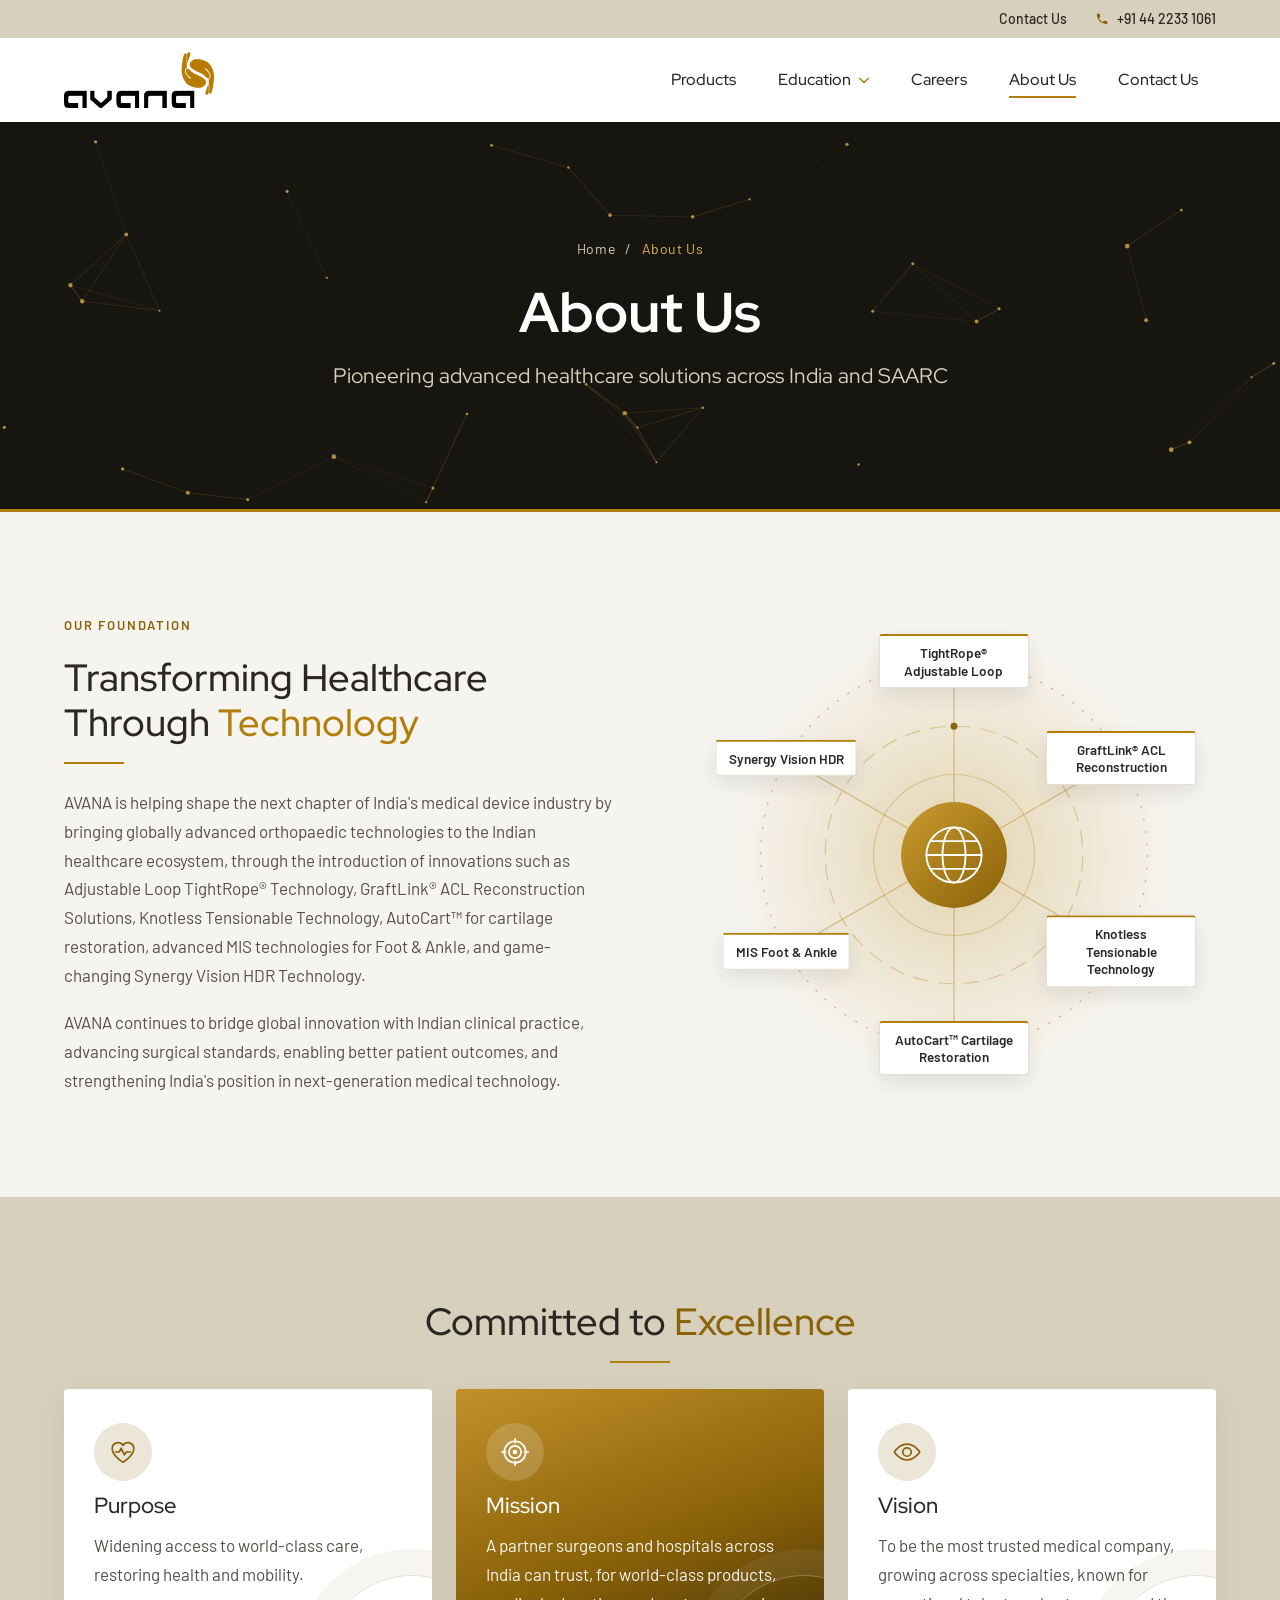
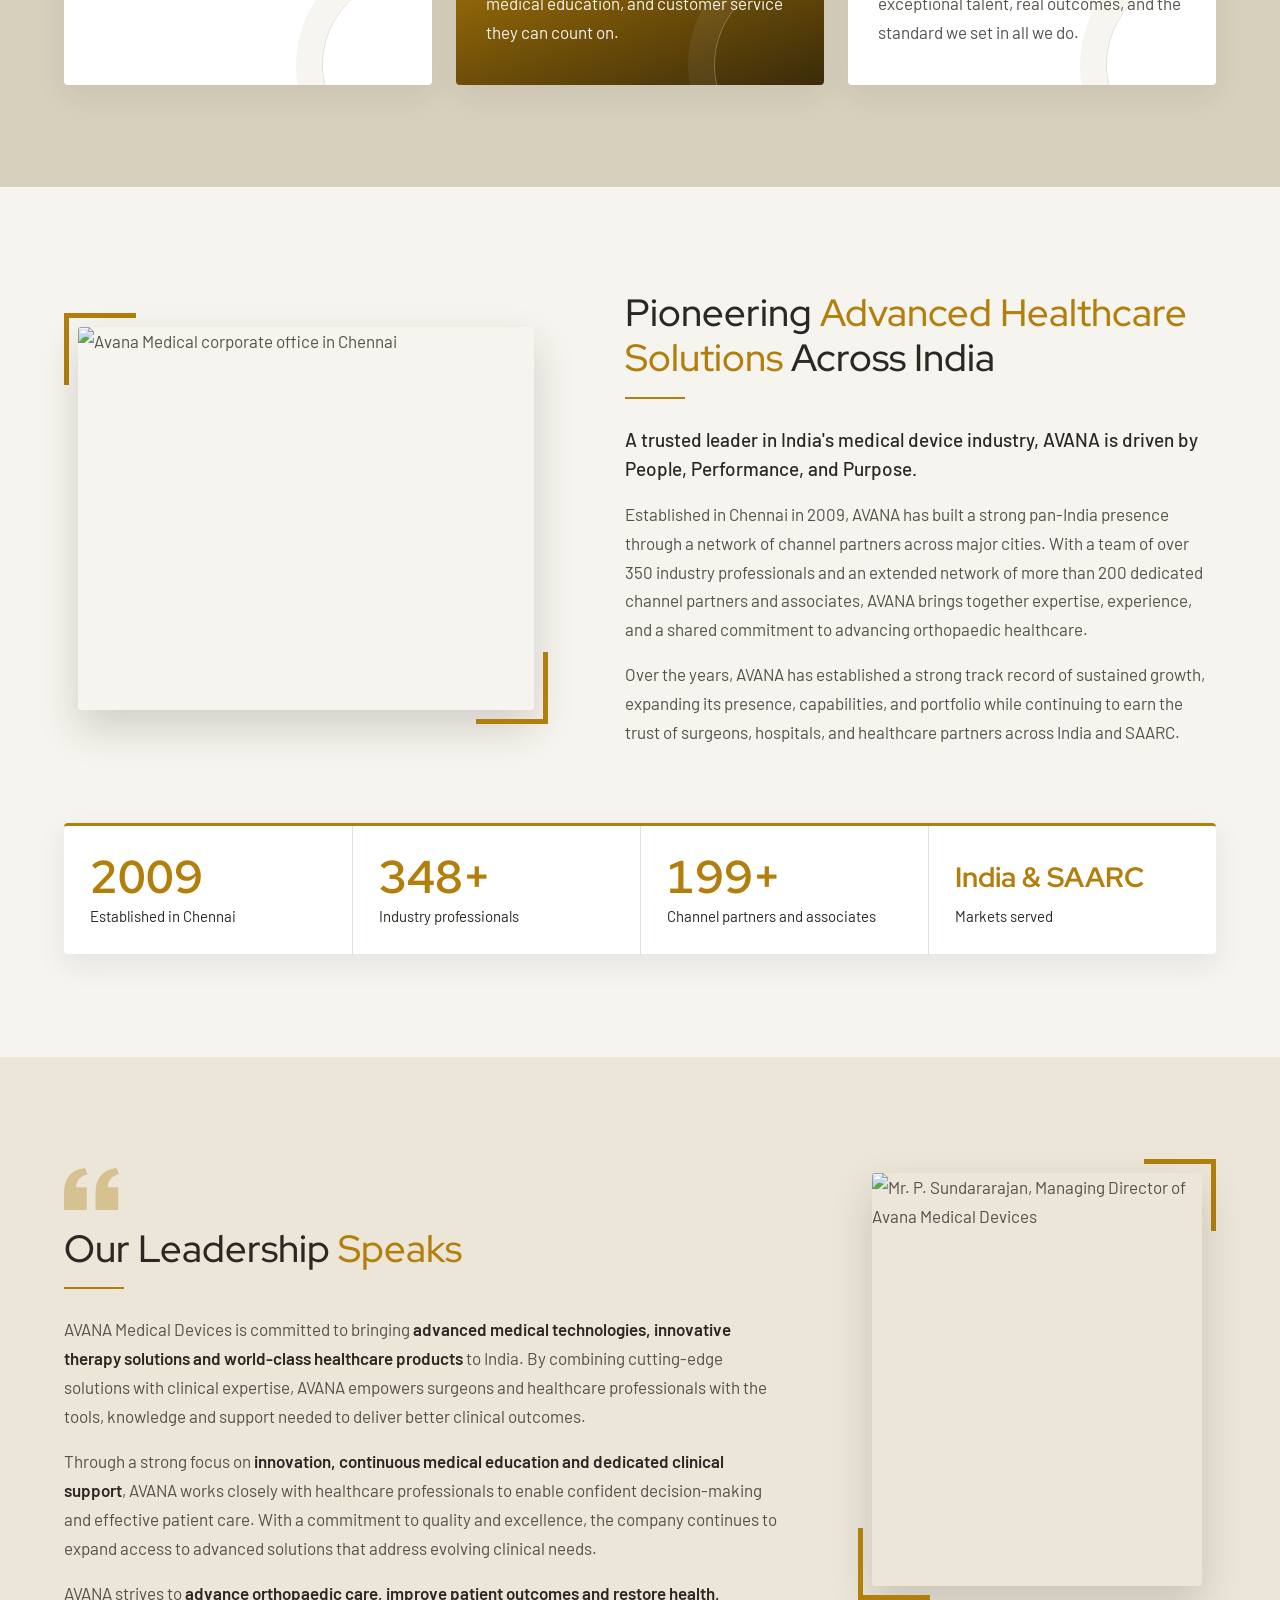
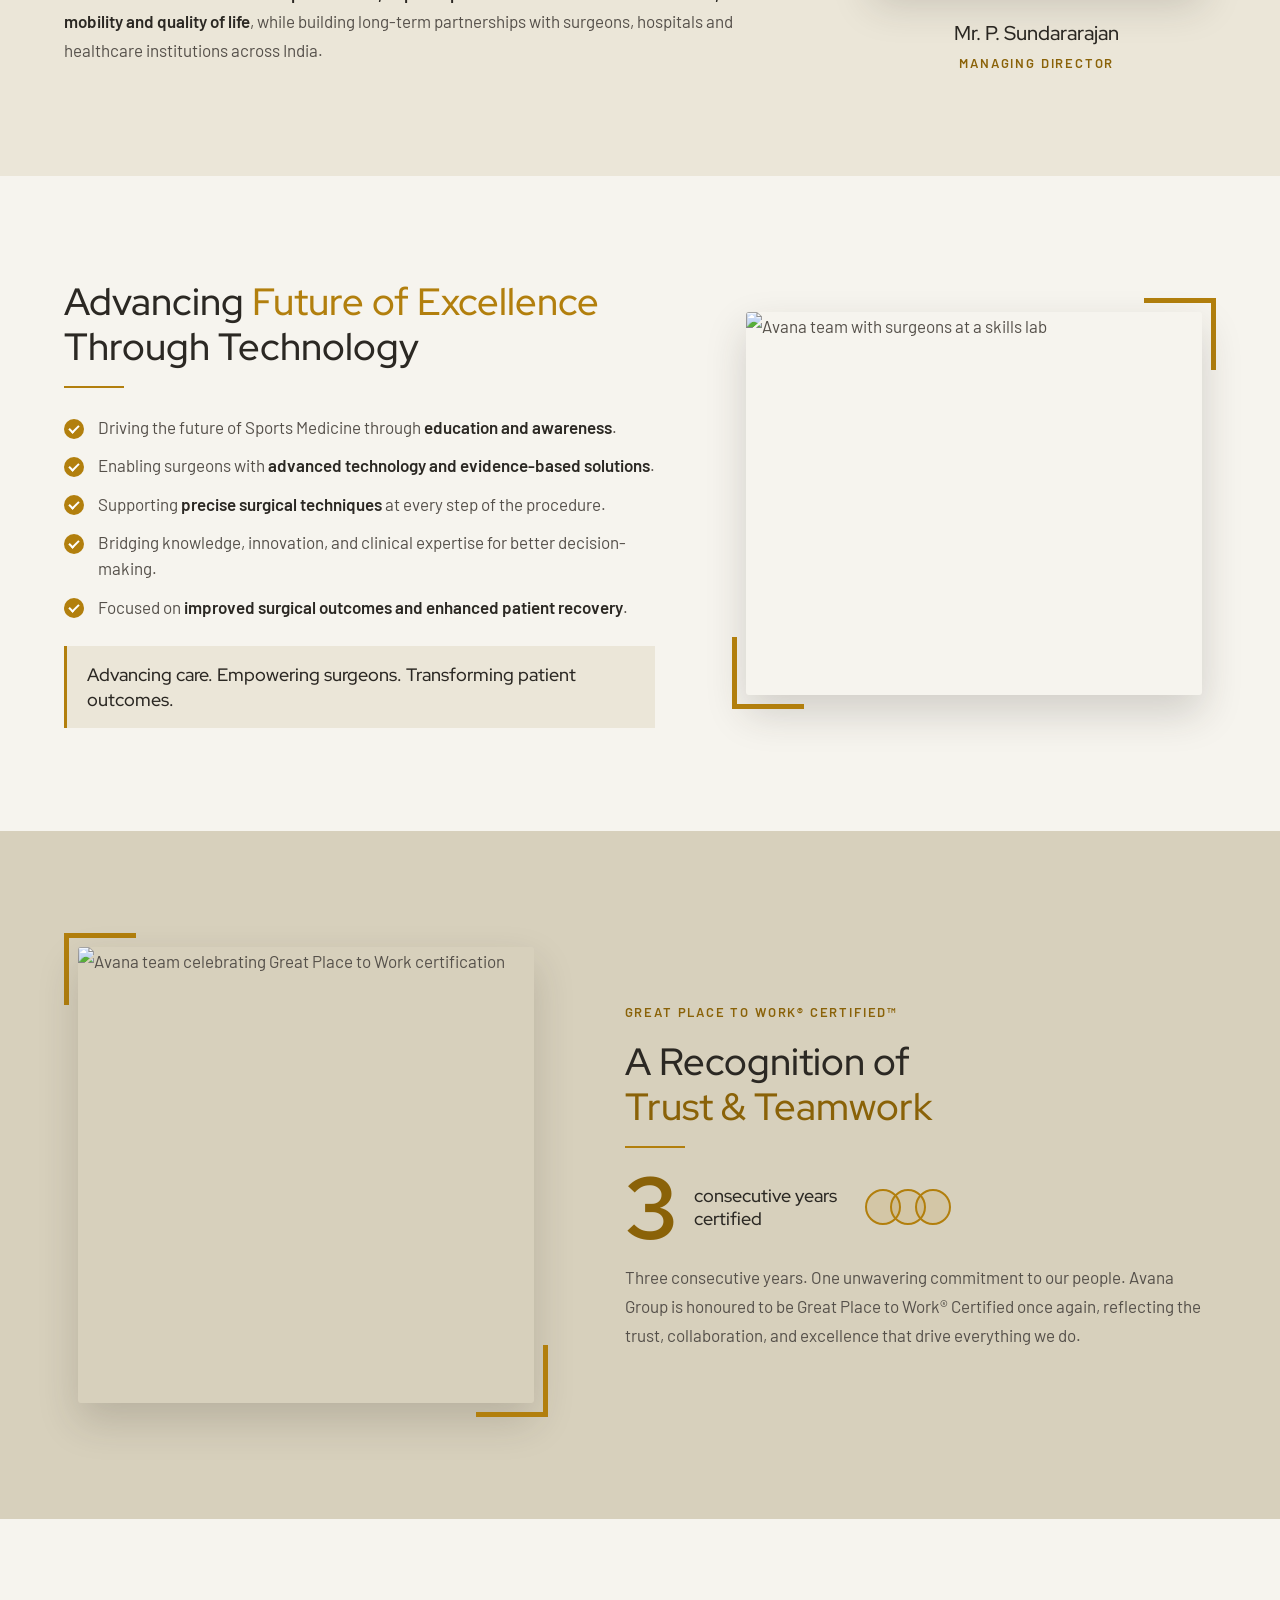
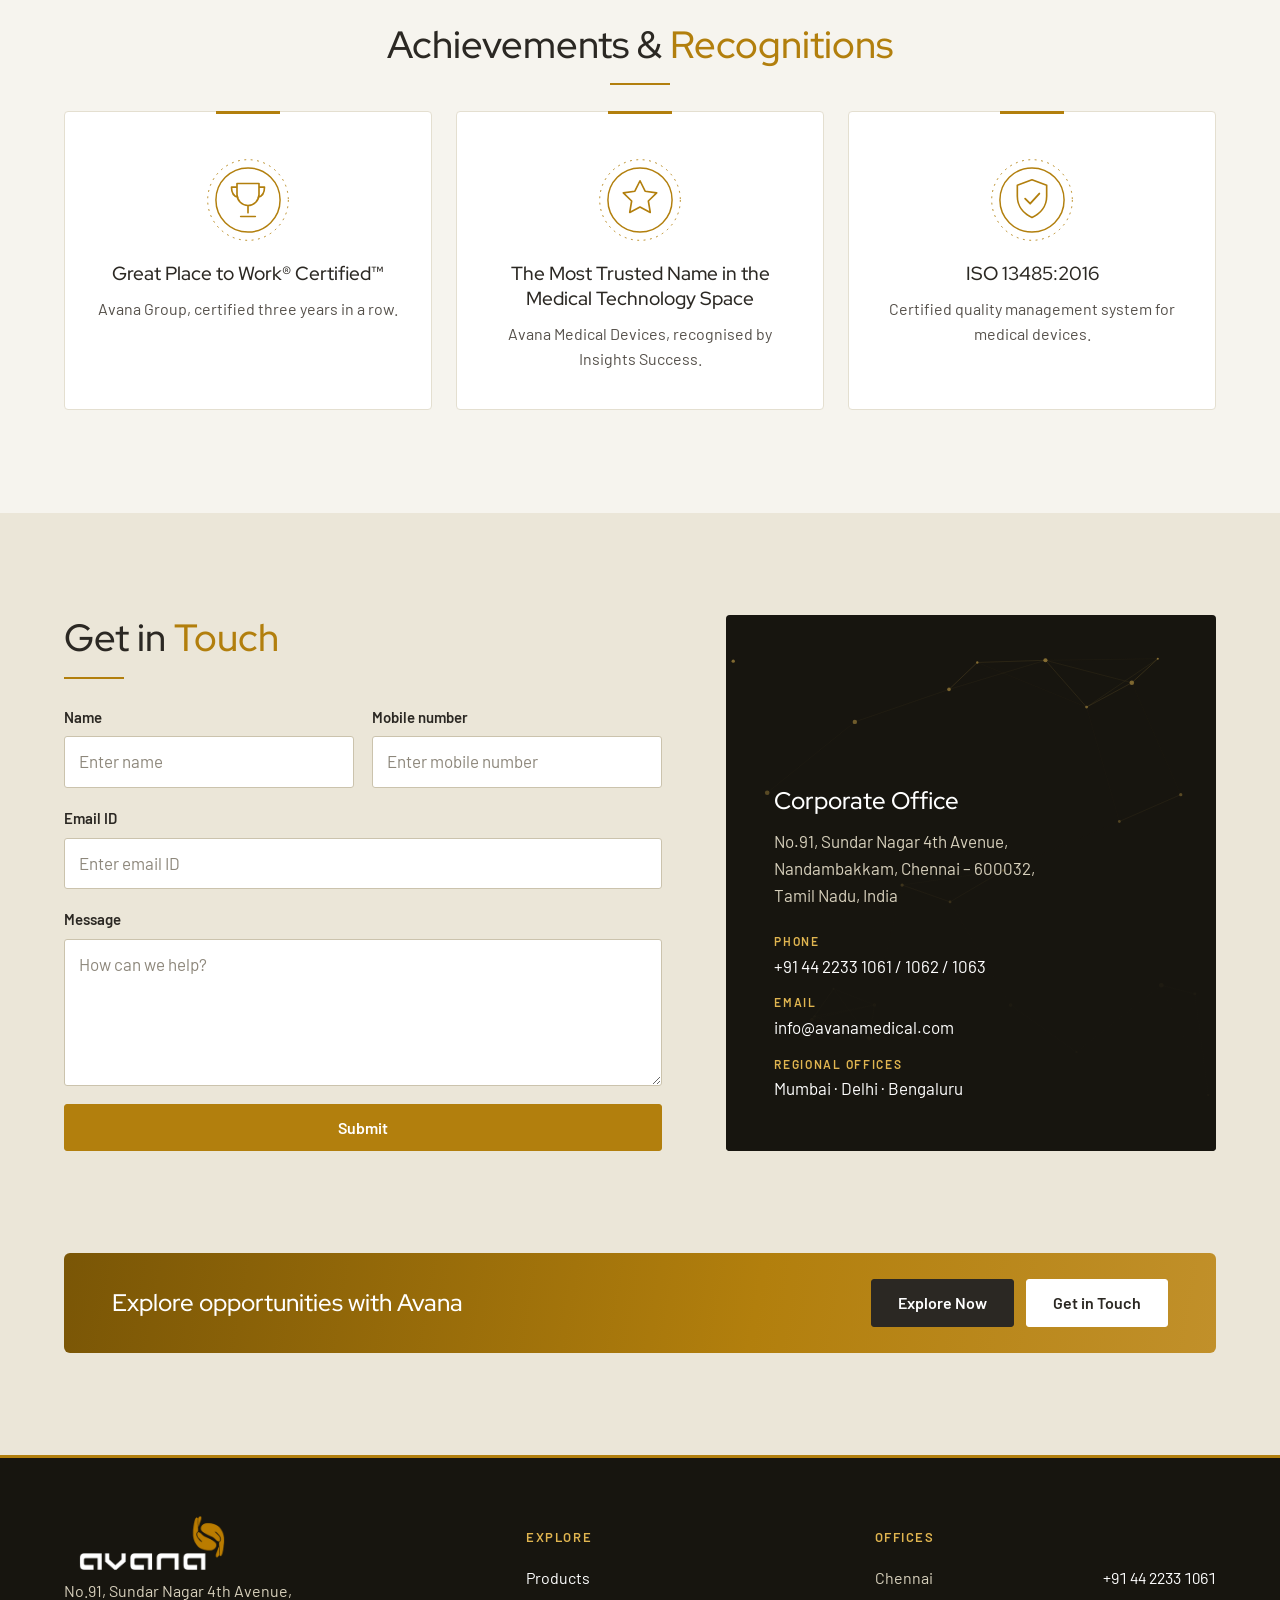
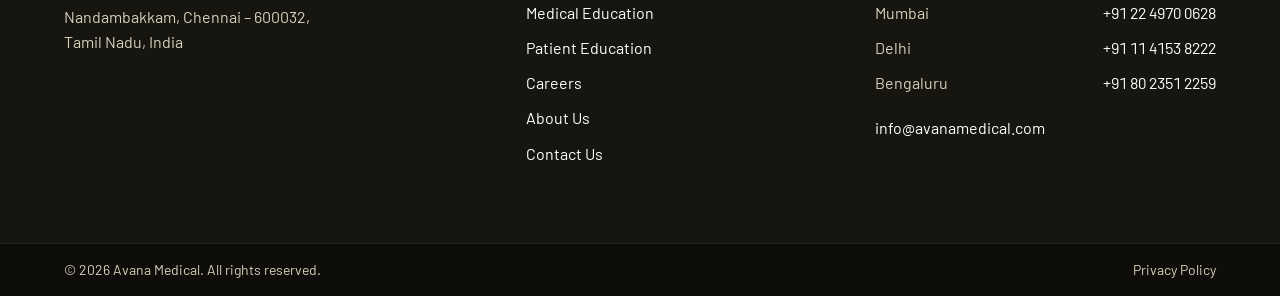
==== about.html @ e6ac974f "Add Avana Medical homepage and About Us page Static site inspired by tribemedical.com in the Avana g" ====
<!DOCTYPE html>
<html lang="en">
<head>
  <meta charset="utf-8">
  <meta name="viewport" content="width=device-width, initial-scale=1">
  <title>About Us | Avana Medical</title>
  <meta name="description" content="Avana Medical Devices brings globally advanced orthopaedic technologies to India and SAARC. Established in Chennai in 2009, with 350+ industry professionals and 200+ channel partners and associates.">
  <meta name="theme-color" content="#b27f0d">

  <link rel="preconnect" href="https://fonts.googleapis.com">
  <link rel="preconnect" href="https://fonts.gstatic.com" crossorigin>
  <link href="https://fonts.googleapis.com/css2?family=Barlow:wght@400;500;600&family=Red+Hat+Display:wght@400;500;700&display=swap" rel="stylesheet">
  <link rel="stylesheet" href="assets/css/style.css">
</head>
<body>
  <a class="skip-link" href="#main">Skip to content</a>

  <!-- Utility bar -->
  <div class="topbar">
    <div class="container topbar__inner">
      <a href="contact.html">Contact Us</a>
      <a class="topbar__phone" href="tel:+914422331061">
        <svg viewBox="0 0 24 24" width="14" height="14" aria-hidden="true"><path fill="currentColor" d="M6.6 10.8a15.1 15.1 0 0 0 6.6 6.6l2.2-2.2a1 1 0 0 1 1-.25 11.4 11.4 0 0 0 3.6.57 1 1 0 0 1 1 1V20a1 1 0 0 1-1 1A17 17 0 0 1 3 4a1 1 0 0 1 1-1h3.5a1 1 0 0 1 1 1c0 1.25.2 2.45.57 3.6a1 1 0 0 1-.25 1z"/></svg>
        +91 44 2233 1061
      </a>
    </div>
  </div>

  <!-- Header -->
  <header class="header" id="header">
    <div class="container header__inner">
      <a class="logo" href="index.html" aria-label="Avana Medical home">
        <img src="images/avana%20transaparent%20background-black.png" alt="Avana" width="2136" height="792">
      </a>

      <button class="nav-toggle" id="navToggle" aria-controls="nav" aria-expanded="false" aria-label="Open menu">
        <span></span><span></span><span></span>
      </button>

      <nav class="nav" id="nav" aria-label="Main">
        <ul class="nav__list">
          <li><a class="nav__link" href="products.html">Products</a></li>
          <li class="has-sub">
            <button class="nav__link nav__link--btn" type="button" aria-expanded="false" aria-controls="subEducation">
              Education
              <svg viewBox="0 0 12 8" width="10" height="7" aria-hidden="true"><path d="M1 1.5 6 6.5l5-5" fill="none" stroke="currentColor" stroke-width="1.8" stroke-linecap="round" stroke-linejoin="round"/></svg>
            </button>
            <ul class="sub" id="subEducation">
              <li><a href="medical-education.html">Medical Education</a></li>
              <li><a href="patient-education.html">Patient Education</a></li>
            </ul>
          </li>
          <li><a class="nav__link" href="careers.html">Careers</a></li>
          <li><a class="nav__link" href="about.html" aria-current="page">About Us</a></li>
          <li><a class="nav__link" href="contact.html">Contact Us</a></li>
        </ul>
      </nav>
    </div>
  </header>

  <main id="main">

    <!-- Page hero -->
    <section class="page-hero">
      <canvas class="network" data-network aria-hidden="true"></canvas>
      <div class="container page-hero__inner">
        <nav class="crumbs" aria-label="Breadcrumb">
          <a href="index.html">Home</a><span aria-hidden="true">/</span><span aria-current="page">About Us</span>
        </nav>
        <h1>About Us</h1>
        <p>Pioneering advanced healthcare solutions across India and SAARC</p>
      </div>
    </section>

    <!-- Foundation -->
    <section class="section">
      <div class="container foundation">
        <div class="foundation__text" data-reveal>
          <p class="eyebrow">Our Foundation</p>
          <h2 class="heading">Transforming Healthcare Through <span class="gold">Technology</span></h2>
          <p>AVANA is helping shape the next chapter of India's medical device industry by bringing globally advanced orthopaedic technologies to the Indian healthcare ecosystem, through the introduction of innovations such as Adjustable Loop TightRope® Technology, GraftLink® ACL Reconstruction Solutions, Knotless Tensionable Technology, AutoCart™ for cartilage restoration, advanced MIS technologies for Foot &amp; Ankle, and game-changing Synergy Vision HDR Technology.</p>
          <p>AVANA continues to bridge global innovation with Indian clinical practice, advancing surgical standards, enabling better patient outcomes, and strengthening India's position in next-generation medical technology.</p>
        </div>

        <!-- Technology orbit: six introductions around a global-innovation hub -->
        <div class="orbit" data-reveal>
          <svg class="orbit__art" viewBox="0 0 400 400" aria-hidden="true">
            <defs>
              <radialGradient id="hubGlow" cx="50%" cy="50%" r="50%">
                <stop offset="0" stop-color="#b27f0d" stop-opacity=".28"/>
                <stop offset="1" stop-color="#b27f0d" stop-opacity="0"/>
              </radialGradient>
              <linearGradient id="hubFill" x1="0" y1="0" x2="1" y2="1">
                <stop offset="0" stop-color="#c99a2e"/>
                <stop offset="1" stop-color="#8a6208"/>
              </linearGradient>
            </defs>

            <circle cx="200" cy="200" r="190" fill="url(#hubGlow)"/>

            <g class="orbit__spokes" stroke="#b27f0d" stroke-opacity=".45" stroke-width="1">
              <line x1="200" y1="200" x2="200" y2="32"/>
              <line x1="200" y1="200" x2="345.5" y2="116"/>
              <line x1="200" y1="200" x2="345.5" y2="284"/>
              <line x1="200" y1="200" x2="200" y2="368"/>
              <line x1="200" y1="200" x2="54.5" y2="284"/>
              <line x1="200" y1="200" x2="54.5" y2="116"/>
            </g>

            <circle class="orbit__ring orbit__ring--a" cx="200" cy="200" r="168" fill="none" stroke="#b27f0d" stroke-opacity=".55" stroke-width="1" stroke-dasharray="2 9"/>
            <circle class="orbit__ring orbit__ring--b" cx="200" cy="200" r="112" fill="none" stroke="#b27f0d" stroke-opacity=".35" stroke-width="1" stroke-dasharray="14 8"/>
            <circle cx="200" cy="200" r="70" fill="none" stroke="#b27f0d" stroke-opacity=".3" stroke-width="1"/>

            <g class="orbit__sat orbit__sat--a"><circle cx="200" cy="32" r="4" fill="#b27f0d"/></g>
            <g class="orbit__sat orbit__sat--b"><circle cx="200" cy="88" r="3" fill="#8a6208"/></g>

            <!-- Hub: globe -->
            <circle cx="200" cy="200" r="46" fill="url(#hubFill)"/>
            <g fill="none" stroke="#ffffff" stroke-width="1.6" stroke-linecap="round">
              <circle cx="200" cy="200" r="24"/>
              <ellipse cx="200" cy="200" rx="10" ry="24"/>
              <path d="M176 200h48M180 188h40M180 212h40"/>
            </g>
          </svg>

          <ul class="orbit__list">
            <li style="--x:50%;--y:8%">TightRope® Adjustable Loop</li>
            <li style="--x:86.4%;--y:29%">GraftLink® ACL Reconstruction</li>
            <li style="--x:86.4%;--y:71%">Knotless Tensionable Technology</li>
            <li style="--x:50%;--y:92%">AutoCart™ Cartilage Restoration</li>
            <li style="--x:13.6%;--y:71%">MIS Foot &amp; Ankle</li>
            <li style="--x:13.6%;--y:29%">Synergy Vision HDR</li>
          </ul>
        </div>
      </div>
    </section>

    <!-- Purpose / Mission / Vision -->
    <section class="section section--sand">
      <div class="container">
        <h2 class="heading heading--center" data-reveal>Committed to <span class="gold">Excellence</span></h2>

        <ul class="pmv">
          <li class="pmv__card" data-reveal>
            <span class="pmv__icon" aria-hidden="true">
              <svg viewBox="0 0 32 32" width="30" height="30" fill="none" stroke="currentColor" stroke-width="1.8" stroke-linecap="round" stroke-linejoin="round"><path d="M16 27S4.5 20.2 4.5 12.2A6.2 6.2 0 0 1 16 9a6.2 6.2 0 0 1 11.5 3.2C27.500 20.2 16 27 16 27z"/><path d="M8 16h4l2-4 3.500 7 2-3H24"/></svg>
            </span>
            <h3>Purpose</h3>
            <p>Widening access to world-class care, restoring health and mobility.</p>
          </li>
          <li class="pmv__card pmv__card--feature" data-reveal>
            <span class="pmv__icon" aria-hidden="true">
              <svg viewBox="0 0 32 32" width="30" height="30" fill="none" stroke="currentColor" stroke-width="1.8" stroke-linecap="round" stroke-linejoin="round"><circle cx="16" cy="16" r="11.500"/><circle cx="16" cy="16" r="6.500"/><circle cx="16" cy="16" r="1.600" fill="currentColor"/><path d="M16 2v4M16 26v4M2 16h4M26 16h4"/></svg>
            </span>
            <h3>Mission</h3>
            <p>A partner surgeons and hospitals across India can trust, for world-class products, medical education, and customer service they can count on.</p>
          </li>
          <li class="pmv__card" data-reveal>
            <span class="pmv__icon" aria-hidden="true">
              <svg viewBox="0 0 32 32" width="30" height="30" fill="none" stroke="currentColor" stroke-width="1.8" stroke-linecap="round" stroke-linejoin="round"><path d="M2.500 16S7.500 7.500 16 7.500 29.500 16 29.500 16 24.500 24.500 16 24.500 2.500 16 2.500 16z"/><circle cx="16" cy="16" r="4.500"/></svg>
            </span>
            <h3>Vision</h3>
            <p>To be the most trusted medical company, growing across specialties, known for exceptional talent, real outcomes, and the standard we set in all we do.</p>
          </li>
        </ul>
      </div>
    </section>

    <!-- Pioneering -->
    <section class="section">
      <div class="container duo">
        <div class="frame" data-reveal>
          <img src="https://avanamedical.com/wp-content/uploads/2023/05/ourvision1.png" alt="Avana Medical corporate office in Chennai" width="518" height="436" loading="lazy">
        </div>
        <div class="duo__text" data-reveal>
          <h2 class="heading">Pioneering <span class="gold">Advanced Healthcare Solutions</span> Across India</h2>
          <p class="lead">A trusted leader in India's medical device industry, AVANA is driven by People, Performance, and Purpose.</p>
          <p>Established in Chennai in 2009, AVANA has built a strong pan-India presence through a network of channel partners across major cities. With a team of over 350 industry professionals and an extended network of more than 200 dedicated channel partners and associates, AVANA brings together expertise, experience, and a shared commitment to advancing orthopaedic healthcare.</p>
          <p>Over the years, AVANA has established a strong track record of sustained growth, expanding its presence, capabilities, and portfolio while continuing to earn the trust of surgeons, hospitals, and healthcare partners across India and SAARC.</p>
        </div>
      </div>

      <div class="container">
        <dl class="figures" data-reveal>
          <div><dt>Established in Chennai</dt><dd><span data-count="2009" data-plain>2009</span></dd></div>
          <div><dt>Industry professionals</dt><dd><span data-count="350">350</span>+</dd></div>
          <div><dt>Channel partners and associates</dt><dd><span data-count="200">200</span>+</dd></div>
          <div><dt>Markets served</dt><dd class="figures__words">India &amp; SAARC</dd></div>
        </dl>
      </div>
    </section>

    <!-- Leadership -->
    <section class="section section--sand-light">
      <div class="container duo duo--wide-text">
        <div class="duo__text leader" data-reveal>
          <svg class="leader__quote" viewBox="0 0 64 48" width="56" height="42" aria-hidden="true"><path fill="currentColor" d="M0 48V28C0 12 8 2 24 0l3 7C18 9 14 15 14 22h12v26H0zm36 0V28C36 12 44 2 60 0l3 7c-9 2-13 8-13 15h12v26H36z"/></svg>
          <h2 class="heading">Our Leadership <span class="gold">Speaks</span></h2>
          <p>AVANA Medical Devices is committed to bringing <strong>advanced medical technologies, innovative therapy solutions and world-class healthcare products</strong> to India. By combining cutting-edge solutions with clinical expertise, AVANA empowers surgeons and healthcare professionals with the tools, knowledge and support needed to deliver better clinical outcomes.</p>
          <p>Through a strong focus on <strong>innovation, continuous medical education and dedicated clinical support</strong>, AVANA works closely with healthcare professionals to enable confident decision-making and effective patient care. With a commitment to quality and excellence, the company continues to expand access to advanced solutions that address evolving clinical needs.</p>
          <p>AVANA strives to <strong>advance orthopaedic care, improve patient outcomes and restore health, mobility and quality of life</strong>, while building long-term partnerships with surgeons, hospitals and healthcare institutions across India.</p>
        </div>

        <figure class="portrait" data-reveal>
          <div class="frame frame--right">
            <img src="https://avanamedical.com/wp-content/uploads/2023/05/avana_techno.jpg" alt="Mr. P. Sundararajan, Managing Director of Avana Medical Devices" loading="lazy">
          </div>
          <figcaption><strong>Mr. P. Sundararajan</strong><span>Managing Director</span></figcaption>
        </figure>
      </div>
    </section>

    <!-- Advancing -->
    <section class="section">
      <div class="container duo duo--reverse">
        <div class="frame frame--right" data-reveal>
          <img src="https://avanamedical.com/wp-content/uploads/2023/05/ourvision2.png" alt="Avana team with surgeons at a skills lab" width="518" height="436" loading="lazy">
        </div>
        <div class="duo__text" data-reveal>
          <h2 class="heading">Advancing <span class="gold">Future of Excellence</span> Through Technology</h2>
          <ul class="checks">
            <li>Driving the future of Sports Medicine through <strong>education and awareness</strong>.</li>
            <li>Enabling surgeons with <strong>advanced technology and evidence-based solutions</strong>.</li>
            <li>Supporting <strong>precise surgical techniques</strong> at every step of the procedure.</li>
            <li>Bridging knowledge, innovation, and clinical expertise for better decision-making.</li>
            <li>Focused on <strong>improved surgical outcomes and enhanced patient recovery</strong>.</li>
          </ul>
          <p class="motto">Advancing care. Empowering surgeons. Transforming patient outcomes.</p>
        </div>
      </div>
    </section>

    <!-- Great Place to Work -->
    <section class="section section--sand">
      <div class="container duo">
        <div class="frame" data-reveal>
          <img src="https://avanamedical.com/wp-content/uploads/2023/05/avanagp.jpg" alt="Avana team celebrating Great Place to Work certification" width="540" height="540" loading="lazy">
        </div>
        <div class="duo__text gptw" data-reveal>
          <p class="eyebrow">Great Place To Work® Certified™</p>
          <h2 class="heading">A Recognition of <span class="gold">Trust &amp; Teamwork</span></h2>
          <div class="gptw__years">
            <span class="gptw__num" aria-hidden="true">3</span>
            <span class="gptw__label">consecutive years<br>certified</span>
            <span class="gptw__rings" aria-hidden="true"><i></i><i></i><i></i></span>
          </div>
          <p>Three consecutive years. One unwavering commitment to our people. Avana Group is honoured to be Great Place to Work® Certified once again, reflecting the trust, collaboration, and excellence that drive everything we do.</p>
        </div>
      </div>
    </section>

    <!-- Achievements -->
    <section class="section">
      <div class="container">
        <h2 class="heading heading--center" data-reveal>Achievements &amp; <span class="gold">Recognitions</span></h2>

        <ul class="honours">
          <li class="honour" data-reveal>
            <svg class="honour__seal" viewBox="0 0 96 96" width="88" height="88" aria-hidden="true">
              <circle cx="48" cy="48" r="44" fill="none" stroke="currentColor" stroke-width="1" stroke-dasharray="2 5"/>
              <circle cx="48" cy="48" r="35" fill="none" stroke="currentColor" stroke-width="1.6"/>
              <path d="M36 30h24v12a12 12 0 0 1-24 0V30zM36 34h-6c0 7 3 10 7 11M60 34h6c0 7-3 10-7 11M48 54v8M40 66h16" fill="none" stroke="currentColor" stroke-width="1.8" stroke-linecap="round" stroke-linejoin="round"/>
            </svg>
            <h3>Great Place to Work® Certified™</h3>
            <p>Avana Group, certified three years in a row.</p>
          </li>
          <li class="honour" data-reveal>
            <svg class="honour__seal" viewBox="0 0 96 96" width="88" height="88" aria-hidden="true">
              <circle cx="48" cy="48" r="44" fill="none" stroke="currentColor" stroke-width="1" stroke-dasharray="2 5"/>
              <circle cx="48" cy="48" r="35" fill="none" stroke="currentColor" stroke-width="1.6"/>
              <path d="M48 27l5.600 11.400 12.600 1.800-9.100 8.900 2.100 12.500L48 55.700l-11.200 5.900 2.100-12.500-9.100-8.900 12.600-1.800z" fill="none" stroke="currentColor" stroke-width="1.8" stroke-linejoin="round"/>
            </svg>
            <h3>The Most Trusted Name in the Medical Technology Space</h3>
            <p>Avana Medical Devices, recognised by Insights Success.</p>
          </li>
          <li class="honour" data-reveal>
            <svg class="honour__seal" viewBox="0 0 96 96" width="88" height="88" aria-hidden="true">
              <circle cx="48" cy="48" r="44" fill="none" stroke="currentColor" stroke-width="1" stroke-dasharray="2 5"/>
              <circle cx="48" cy="48" r="35" fill="none" stroke="currentColor" stroke-width="1.6"/>
              <path d="M48 26l16 6v12c0 11-7 19-16 23-9-4-16-12-16-23V32z" fill="none" stroke="currentColor" stroke-width="1.8" stroke-linejoin="round"/>
              <path d="M40.500 46.500l5.500 5.500 10-11" fill="none" stroke="currentColor" stroke-width="2" stroke-linecap="round" stroke-linejoin="round"/>
            </svg>
            <h3>ISO 13485:2016</h3>
            <p>Certified quality management system for medical devices.</p>
          </li>
        </ul>
      </div>
    </section>

    <!-- Get in touch -->
    <section class="section section--sand-light" id="get-in-touch">
      <div class="container touch">
        <div class="touch__form" data-reveal>
          <h2 class="heading">Get in <span class="gold">Touch</span></h2>

          <form id="contactForm" class="form" novalidate>
            <div class="form__row">
              <div class="field">
                <label for="cfName">Name</label>
                <input id="cfName" name="name" type="text" autocomplete="name" placeholder="Enter name" required>
                <p class="field__error" id="cfNameErr" hidden>Enter your name.</p>
              </div>
              <div class="field">
                <label for="cfPhone">Mobile number</label>
                <input id="cfPhone" name="phone" type="tel" autocomplete="tel" inputmode="tel" placeholder="Enter mobile number" required>
                <p class="field__error" id="cfPhoneErr" hidden>Enter a valid mobile number, 10 digits or more.</p>
              </div>
            </div>
            <div class="field">
              <label for="cfEmail">Email ID</label>
              <input id="cfEmail" name="email" type="email" autocomplete="email" placeholder="Enter email ID" required>
              <p class="field__error" id="cfEmailErr" hidden>Enter a valid email address, like name@hospital.in.</p>
            </div>
            <div class="field">
              <label for="cfMessage">Message</label>
              <textarea id="cfMessage" name="message" rows="5" placeholder="How can we help?" required></textarea>
              <p class="field__error" id="cfMessageErr" hidden>Write a short message.</p>
            </div>
            <button class="btn btn--gold btn--block" type="submit">Submit</button>
            <p class="form__status" id="cfStatus" role="status" hidden></p>
          </form>
        </div>

        <aside class="touch__panel" data-reveal>
          <canvas class="network" data-network aria-hidden="true"></canvas>
          <div class="touch__panel-body">
            <h3>Corporate Office</h3>
            <address>
              No.91, Sundar Nagar 4th Avenue,<br>
              Nandambakkam, Chennai – 600032,<br>
              Tamil Nadu, India
            </address>
            <dl>
              <div><dt>Phone</dt><dd><a href="tel:+914422331061">+91 44 2233 1061 / 1062 / 1063</a></dd></div>
              <div><dt>Email</dt><dd><a href="mailto:info@avanamedical.com">info@avanamedical.com</a></dd></div>
              <div><dt>Regional offices</dt><dd>Mumbai · Delhi · Bengaluru</dd></div>
            </dl>
          </div>
        </aside>
      </div>
    </section>

    <!-- CTA bar -->
    <section class="section section--tight section--sand-light">
      <div class="container">
        <div class="cta-bar">
          <p>Explore opportunities with Avana</p>
          <div class="cta-bar__actions">
            <a class="btn btn--dark" href="careers.html">Explore Now</a>
            <a class="btn btn--light" href="contact.html">Get in Touch</a>
          </div>
        </div>
      </div>
    </section>

  </main>

  <!-- Footer -->
  <footer class="footer">
    <div class="container footer__grid">
      <div class="footer__brand">
        <img src="images/footer-logo.png" alt="Avana" width="500" height="150" loading="lazy">
        <address>
          No.91, Sundar Nagar 4th Avenue,<br>
          Nandambakkam, Chennai – 600032,<br>
          Tamil Nadu, India
        </address>
      </div>

      <nav aria-label="Footer">
        <h2 class="footer__title">Explore</h2>
        <ul>
          <li><a href="products.html">Products</a></li>
          <li><a href="medical-education.html">Medical Education</a></li>
          <li><a href="patient-education.html">Patient Education</a></li>
          <li><a href="careers.html">Careers</a></li>
          <li><a href="about.html">About Us</a></li>
          <li><a href="contact.html">Contact Us</a></li>
        </ul>
      </nav>

      <div>
        <h2 class="footer__title">Offices</h2>
        <ul class="footer__offices">
          <li><span>Chennai</span> <a href="tel:+914422331061">+91 44 2233 1061</a></li>
          <li><span>Mumbai</span> <a href="tel:+912249700628">+91 22 4970 0628</a></li>
          <li><span>Delhi</span> <a href="tel:+911141538222">+91 11 4153 8222</a></li>
          <li><span>Bengaluru</span> <a href="tel:+918023512259">+91 80 2351 2259</a></li>
        </ul>
        <p class="footer__mail"><a href="mailto:info@avanamedical.com">info@avanamedical.com</a></p>
      </div>
    </div>

    <div class="footer__bar">
      <div class="container footer__bar-inner">
        <p>&copy; <span id="year">2026</span> Avana Medical. All rights reserved.</p>
        <a href="privacy-policy.html">Privacy Policy</a>
      </div>
    </div>
  </footer>

  <script src="assets/js/main.js"></script>
</body>
</html>
---- assets/css/style.css ----
/* Avana Medical — site styles
   Layout: warm paper ground, white cards overlapping outlined photos,
   thin gold rule under every section heading. */

:root {
  /* Brand */
  --primary: #b27f0d;
  --primary-dark: #8a6208;   /* gold for small text on light grounds */
  --secondary: #d7d0bc;

  /* Neutrals, biased toward the brand sand */
  --ink: #2b2823;
  --ink-soft: #55504a;
  --paper: #f6f4ee;
  --white: #ffffff;
  --line: #e4dfd0;

  --font-display: "Red Hat Display", "Segoe UI", Arial, sans-serif;
  --font-body: "Barlow", "Segoe UI", Arial, sans-serif;

  --container: 1200px;
  --gutter: 24px;
  --overlap: 56px;
}

*, *::before, *::after { box-sizing: border-box; }

html { scroll-behavior: smooth; }

body {
  margin: 0;
  background: var(--paper);
  color: var(--ink-soft);
  font-family: var(--font-body);
  font-size: 17px;
  line-height: 1.7;
  -webkit-font-smoothing: antialiased;
}

img { display: block; max-width: 100%; height: auto; }

a { color: inherit; }

h1, h2, h3 {
  margin: 0;
  color: var(--ink);
  font-family: var(--font-display);
  font-weight: 500;
  line-height: 1.2;
  text-wrap: balance;
}

p { margin: 0; }

ul { margin: 0; padding: 0; list-style: none; }

:focus-visible { outline: 2px solid var(--primary); outline-offset: 3px; }

.container {
  width: 100%;
  max-width: var(--container);
  margin-inline: auto;
  padding-inline: var(--gutter);
}

.skip-link {
  position: absolute;
  left: 8px;
  top: -60px;
  z-index: 100;
  padding: 10px 16px;
  background: var(--ink);
  color: var(--white);
}
.skip-link:focus { top: 8px; }

/* ---------- Buttons ---------- */

.btn {
  display: inline-block;
  padding: 13px 26px;
  border: 1px solid var(--ink);
  border-radius: 3px;
  background: var(--ink);
  color: var(--white);
  font-family: var(--font-body);
  font-size: 16px;
  font-weight: 600;
  line-height: 1.2;
  text-decoration: none;
  transition: background-color .2s, border-color .2s, color .2s;
}
.btn:hover { background: var(--primary-dark); border-color: var(--primary-dark); }

.btn--outline { background: transparent; color: var(--ink); }
.btn--outline:hover { background: var(--ink); border-color: var(--ink); color: var(--white); }

.btn--gold { background: var(--primary); border-color: var(--primary); color: var(--white); }
.btn--gold:hover { background: var(--white); border-color: var(--white); color: var(--ink); }

/* ---------- Heading with gold rule ---------- */

.heading {
  font-size: clamp(28px, 3.2vw, 38px);
  padding-bottom: 18px;
  margin-bottom: 26px;
  position: relative;
}
.heading::after {
  content: "";
  position: absolute;
  left: 0;
  bottom: 0;
  width: 60px;
  height: 2px;
  background: var(--primary);
}
.heading--light { color: var(--white); }

/* ---------- Top bar ---------- */

.topbar { background: var(--secondary); color: var(--ink); font-size: 14px; font-weight: 500; }
.topbar__inner { display: flex; justify-content: flex-end; align-items: center; gap: 28px; min-height: 38px; }
.topbar a { text-decoration: none; }
.topbar a:hover { text-decoration: underline; }
.topbar__phone { display: inline-flex; align-items: center; gap: 8px; }
.topbar__phone svg { color: var(--primary-dark); }

/* ---------- Header / nav ---------- */

.header {
  position: sticky;
  top: 0;
  z-index: 50;
  background: var(--white);
  transition: box-shadow .2s;
}
.header.is-stuck { box-shadow: 0 2px 18px rgba(43, 40, 35, .1); }

.header__inner { display: flex; align-items: center; justify-content: space-between; gap: 24px; min-height: 84px; }

.logo img { width: 150px; height: auto; }

.nav__list { display: flex; align-items: center; gap: 6px; }

.nav__link {
  display: inline-flex;
  align-items: center;
  gap: 8px;
  padding: 12px 18px;
  border: 0;
  background: none;
  color: var(--ink);
  font-family: var(--font-display);
  font-size: 16px;
  font-weight: 500;
  line-height: 1.2;
  text-decoration: none;
  cursor: pointer;
  position: relative;
}
.nav__link::after {
  content: "";
  position: absolute;
  left: 18px;
  right: 18px;
  bottom: 4px;
  height: 2px;
  background: var(--primary);
  transform: scaleX(0);
  transform-origin: left;
  transition: transform .2s;
}
.nav__link:hover::after,
.has-sub:hover > .nav__link::after,
.has-sub.is-open > .nav__link::after { transform: scaleX(1); }
.nav__link svg { color: var(--primary); transition: transform .2s; }
.has-sub:hover > .nav__link svg,
.has-sub.is-open > .nav__link svg { transform: rotate(180deg); }

.has-sub { position: relative; }

.sub {
  position: absolute;
  top: 100%;
  left: 0;
  min-width: 230px;
  padding: 8px 0;
  background: var(--white);
  border-top: 2px solid var(--primary);
  box-shadow: 0 14px 30px rgba(43, 40, 35, .14);
  opacity: 0;
  visibility: hidden;
  transform: translateY(6px);
  transition: opacity .18s, transform .18s, visibility .18s;
}
.has-sub:hover > .sub,
.has-sub:focus-within > .sub,
.has-sub.is-open > .sub { opacity: 1; visibility: visible; transform: none; }

.sub a {
  display: block;
  padding: 11px 20px;
  color: var(--ink);
  font-size: 16px;
  font-weight: 500;
  text-decoration: none;
}
.sub a:hover { background: var(--paper); color: var(--primary-dark); }

.nav-toggle {
  display: none;
  width: 44px;
  height: 44px;
  padding: 11px 9px;
  border: 0;
  background: none;
  cursor: pointer;
  flex-direction: column;
  justify-content: space-between;
}
.nav-toggle span { display: block; height: 2px; background: var(--ink); transition: transform .2s, opacity .2s; }
.nav-toggle[aria-expanded="true"] span:nth-child(1) { transform: translateY(10px) rotate(45deg); }
.nav-toggle[aria-expanded="true"] span:nth-child(2) { opacity: 0; }
.nav-toggle[aria-expanded="true"] span:nth-child(3) { transform: translateY(-10px) rotate(-45deg); }

/* ---------- Hero ---------- */

.hero {
  background: var(--ink) url("https://avanamedical.com/wp-content/uploads/2023/09/banner_resize-06.jpg") right center / cover no-repeat;
  padding-block: clamp(48px, 8vw, 110px);
}

.hero__card {
  max-width: 600px;
  padding: clamp(28px, 4.5vw, 60px);
  background: rgba(255, 255, 255, .9);
  -webkit-backdrop-filter: blur(10px);
  backdrop-filter: blur(10px);
  border-radius: 3px;
}

.hero h1 { font-size: clamp(34px, 4.6vw, 54px); font-weight: 700; line-height: 1.12; }
.hero__sub { margin-top: 18px; color: var(--ink); font-family: var(--font-display); font-size: clamp(20px, 2.2vw, 27px); line-height: 1.3; }
.hero__note { margin-top: 10px; color: var(--ink); font-size: 16px; }
.hero .btn { margin-top: 30px; }

/* ---------- Sections ---------- */

.section { padding-block: clamp(56px, 8vw, 110px); }
.section--tight { padding-top: 0; }

.section__head { max-width: 640px; margin-bottom: 40px; }

/* Intro */
.intro .container { display: grid; grid-template-columns: minmax(0, 1.5fr) minmax(0, 1fr); gap: clamp(32px, 6vw, 90px); align-items: center; }
.intro__text { display: flex; flex-direction: column; align-items: flex-start; gap: 18px; }
.intro__text .heading { margin-bottom: 8px; }
.intro__text .btn { margin-top: 12px; }

.stats { margin: 0; display: grid; grid-template-columns: 1fr 1fr; border-top: 1px solid var(--secondary); border-left: 1px solid var(--secondary); }
.stat { display: flex; flex-direction: column-reverse; gap: 4px; padding: 26px 24px; border-right: 1px solid var(--secondary); border-bottom: 1px solid var(--secondary); }
.stat dd { margin: 0; color: var(--primary); font-family: var(--font-display); font-size: clamp(34px, 3.6vw, 46px); font-weight: 700; line-height: 1; font-variant-numeric: tabular-nums; }
.stat dt { color: var(--ink); font-size: 15px; line-height: 1.35; }

/* Products */
.products { background: var(--white); }

.product-grid { display: grid; grid-template-columns: repeat(4, minmax(0, 1fr)); gap: 20px; }

.product-grid > li { display: flex; }

.product {
  display: flex;
  flex-direction: column;
  width: 100%;
  overflow: hidden;
  border-radius: 3px;
  background: var(--paper);
  text-decoration: none;
}
.product__img { overflow: hidden; background: var(--ink); }
.product img { width: 100%; aspect-ratio: 4 / 3; object-fit: cover; object-position: 78% center; transition: transform .5s; }
.product:hover img { transform: scale(1.05); }
.product__body { flex: 1; padding: 20px 22px 22px; display: flex; flex-direction: column; gap: 4px; border-bottom: 3px solid var(--secondary); transition: border-color .2s; }
.product:hover .product__body { border-bottom-color: var(--primary); }
.product__name { color: var(--ink); font-family: var(--font-display); font-size: 20px; font-weight: 500; line-height: 1.25; }
.product__desc { font-size: 15px; line-height: 1.4; }

/* Split: outlined photo with an overlapping white card */
.split { display: grid; grid-template-columns: minmax(0, 1fr) minmax(0, 1fr); align-items: center; }

.split__media { position: relative; z-index: 1; margin-right: calc(var(--overlap) * -1); }
.split__media::before { content: ""; position: absolute; inset: 12px 12px -12px -12px; border: 1px solid var(--primary); border-radius: 3px; }
.split__media img,
.split__media video { position: relative; display: block; width: 100%; aspect-ratio: 3 / 2; object-fit: cover; border-radius: 3px; background: var(--ink); }

.split__card {
  background: var(--white);
  padding: clamp(32px, 5vw, 72px);
  padding-left: calc(var(--overlap) + clamp(32px, 5vw, 72px));
  display: flex;
  flex-direction: column;
  align-items: flex-start;
  gap: 16px;
}
.split__card .heading { margin-bottom: 10px; }
.split__card .btn { margin-top: 14px; }

.split--reverse .split__media { order: 2; margin-right: 0; margin-left: calc(var(--overlap) * -1); }
.split--reverse .split__media::before { inset: 12px -12px -12px 12px; }
.split--reverse .split__card { padding-left: clamp(32px, 5vw, 72px); padding-right: calc(var(--overlap) + clamp(32px, 5vw, 72px)); }

/* Education links */
.edu-links { align-self: stretch; margin-top: 8px; border-top: 1px solid var(--line); }
.edu-links a { position: relative; display: block; padding: 18px 44px 18px 0; border-bottom: 1px solid var(--line); text-decoration: none; }
.edu-links__title { display: block; color: var(--ink); font-family: var(--font-display); font-size: 19px; font-weight: 500; transition: color .2s; }
.edu-links__desc { display: block; font-size: 16px; line-height: 1.5; }
.edu-links .arrow { position: absolute; right: 4px; top: 18px; color: var(--primary); font-size: 22px; line-height: 1.2; transition: transform .2s; }
.edu-links a:hover .edu-links__title { color: var(--primary-dark); }
.edu-links a:hover .arrow { transform: translateX(5px); }

/* Tick list */
.ticks { display: flex; flex-direction: column; gap: 10px; }
.ticks li { position: relative; padding-left: 20px; line-height: 1.5; }
.ticks li::before { content: ""; position: absolute; left: 0; top: .6em; width: 6px; height: 6px; border-radius: 50%; background: var(--primary); }

/* Pillars band */
.band { background: var(--secondary); padding-block: clamp(48px, 7vw, 90px); }
.band__card { background: var(--white); padding: clamp(32px, 5vw, 64px); display: grid; grid-template-columns: minmax(0, 1fr) minmax(0, 2.4fr); gap: clamp(28px, 5vw, 72px); border-radius: 3px; }
.band__head .heading { margin-bottom: 18px; }
.pillars { display: grid; grid-template-columns: repeat(3, minmax(0, 1fr)); gap: clamp(20px, 3vw, 40px); }
.pillars li { padding-top: 18px; border-top: 2px solid var(--primary); }
.pillars h3 { margin-bottom: 8px; font-size: 20px; }
.pillars p { font-size: 16px; line-height: 1.6; }

/* Connect */
.connect {
  background: var(--ink) url("https://avanamedical.com/wp-content/uploads/2023/09/banner_resize-04.jpg") right center / cover no-repeat;
  border-radius: 3px;
  padding: clamp(36px, 6vw, 80px);
}
.connect__text { max-width: 480px; color: var(--secondary); display: flex; flex-direction: column; align-items: flex-start; gap: 0; }
.connect__text .btn { margin-top: 28px; }

/* ---------- Footer ---------- */

.footer { background: #17150f; border-top: 3px solid var(--primary); color: var(--secondary); font-size: 16px; }
.footer__grid { display: grid; grid-template-columns: minmax(0, 1.4fr) minmax(0, 1fr) minmax(0, 1.2fr); gap: clamp(28px, 5vw, 72px); padding-block: clamp(40px, 6vw, 72px); }
/* footer-logo.png carries transparent padding, so it is sized wider and pulled into line */
.footer__brand img { width: 220px; margin: -20px 0 2px -22px; }
.footer address { font-style: normal; line-height: 1.6; }
.footer__title { margin-bottom: 14px; color: #e0b550; font-family: var(--font-body); font-size: 13px; font-weight: 600; letter-spacing: .12em; text-transform: uppercase; }
.footer li { padding-block: 4px; }
.footer a { color: var(--white); text-decoration: none; }
.footer a:hover { color: #e0b550; text-decoration: underline; }
.footer__offices li { display: flex; justify-content: space-between; gap: 16px; flex-wrap: wrap; font-variant-numeric: tabular-nums; }
.footer__mail { margin-top: 14px; }
.footer__bar { background: #0e0d09; border-top: 1px solid rgba(215, 208, 188, .12); color: var(--secondary); font-size: 14px; }
.footer__bar-inner { display: flex; justify-content: space-between; align-items: center; flex-wrap: wrap; gap: 8px 24px; min-height: 52px; padding-block: 12px; }
.footer__bar a { color: var(--secondary); }
.footer__bar a:hover { color: var(--white); }

/* ---------- Responsive ---------- */

@media (max-width: 1000px) {
  .product-grid { grid-template-columns: repeat(2, minmax(0, 1fr)); }
  .band__card { grid-template-columns: 1fr; }
}

@media (max-width: 860px) {
  :root { --gutter: 20px; }
  body { font-size: 16px; }

  .nav-toggle { display: flex; }

  .nav {
    position: absolute;
    top: 100%;
    left: 0;
    right: 0;
    background: var(--white);
    border-top: 1px solid var(--line);
    box-shadow: 0 18px 30px rgba(43, 40, 35, .14);
    display: none;
  }
  .nav.is-open { display: block; }
  .nav__list { flex-direction: column; align-items: stretch; gap: 0; padding: 8px var(--gutter) 16px; }
  .nav__link { width: 100%; justify-content: space-between; padding: 14px 0; border-bottom: 1px solid var(--line); font-size: 17px; }
  .nav__link::after { display: none; }

  .sub { position: static; display: none; min-width: 0; padding: 0 0 0 16px; border-top: 0; box-shadow: none; opacity: 1; visibility: visible; transform: none; transition: none; }
  .has-sub:hover > .sub, .has-sub:focus-within > .sub { display: none; }
  .has-sub.is-open > .sub { display: block; }
  .has-sub:hover > .nav__link svg { transform: none; }
  .has-sub.is-open > .nav__link svg { transform: rotate(180deg); }
  .sub a { padding: 13px 0; border-bottom: 1px solid var(--line); }

  .header__inner { min-height: 68px; }

  .intro .container { grid-template-columns: 1fr; }

  .split { grid-template-columns: 1fr; }
  .split__media, .split--reverse .split__media { order: 0; margin: 0 12px 0 12px; }
  .split__card, .split--reverse .split__card { padding: 44px 24px 32px; margin-top: -12px; }

  .pillars { grid-template-columns: 1fr; }

  .footer__grid { grid-template-columns: 1fr 1fr; }
  .footer__brand { grid-column: 1 / -1; }
}

@media (max-width: 520px) {
  .product-grid { grid-template-columns: 1fr; }
  .product img { aspect-ratio: 16 / 9; }
  .footer__grid { grid-template-columns: 1fr; }
  .hero { background-position: 70% center; }
}

@media (prefers-reduced-motion: reduce) {
  html { scroll-behavior: auto; }
  *, *::before, *::after { transition: none !important; }
}

/* =====================================================================
   Inner pages: shared pieces (page hero, two-tone headings, reveal)
   ===================================================================== */

:root {
  --sand-light: #ebe6d8;
  --gold-light: #e0b550;   /* gold for text on dark grounds */
  --night: #17150f;
  --danger: #b3261e;
}

.gold { color: var(--primary); }

.eyebrow { color: var(--primary-dark); font-size: 13px; font-weight: 600; letter-spacing: .14em; text-transform: uppercase; }

.heading--center { text-align: center; }
.heading--center::after { left: 50%; transform: translateX(-50%); }

.lead { color: var(--ink); font-size: 19px; font-weight: 500; line-height: 1.55; }

.section--sand { background: var(--secondary); }
.section--sand .gold, .section--sand .gptw__num { color: var(--primary-dark); }
.section--sand-light { background: var(--sand-light); }

.nav__link[aria-current="page"]::after { transform: scaleX(1); }

/* Scroll reveal. Only active once main.js has added .reveal-ready */
.reveal-ready [data-reveal] { opacity: 0; translate: 0 28px; transition: opacity .7s ease, translate .7s ease, transform .25s, box-shadow .25s; }
.reveal-ready [data-reveal].is-in { opacity: 1; translate: none; }

@keyframes spin { to { transform: rotate(360deg); } }

/* ---------- Page hero ---------- */

.page-hero {
  position: relative;
  isolation: isolate;
  overflow: hidden;
  padding-block: clamp(64px, 9vw, 120px);
  border-bottom: 3px solid var(--primary);
  background: var(--night);
  color: var(--secondary);
  text-align: center;
}
.page-hero::before {
  content: "";
  position: absolute;
  inset: 0;
  z-index: -2;
  background: url("https://avanamedical.com/wp-content/uploads/2024/10/about-us-banner-1-1568x491.png") center / cover no-repeat;
  opacity: .2;
  filter: grayscale(.7);
}
.page-hero::after {
  content: "";
  position: absolute;
  inset: 0;
  z-index: -2;
  background: radial-gradient(ellipse at center, rgba(23, 21, 15, .35) 0%, rgba(23, 21, 15, .92) 78%);
}
.network { position: absolute; inset: 0; z-index: -1; width: 100%; height: 100%; }
.page-hero__inner { position: relative; }
.page-hero h1 { color: var(--white); font-size: clamp(36px, 5vw, 56px); font-weight: 700; }
.page-hero p { margin-top: 12px; font-family: var(--font-display); font-size: clamp(17px, 1.8vw, 21px); }

.crumbs { display: flex; justify-content: center; gap: 10px; margin-bottom: 18px; font-size: 14px; letter-spacing: .04em; }
.crumbs a { color: var(--secondary); text-decoration: none; }
.crumbs a:hover { color: var(--white); text-decoration: underline; }
.crumbs [aria-current] { color: var(--gold-light); }

/* =====================================================================
   About page
   ===================================================================== */

/* Foundation + technology orbit */
.foundation { display: grid; grid-template-columns: minmax(0, 1.05fr) minmax(0, 1fr); gap: clamp(32px, 6vw, 80px); align-items: center; }
.foundation__text { display: flex; flex-direction: column; gap: 18px; }
.foundation__text .heading { margin-bottom: 6px; }

.orbit { position: relative; width: 100%; max-width: 460px; margin-inline: auto; aspect-ratio: 1; }
.orbit__art { display: block; width: 100%; height: 100%; overflow: visible; }
.orbit__ring, .orbit__sat { transform-origin: 200px 200px; }
.orbit__ring--a { animation: spin 90s linear infinite; }
.orbit__ring--b { animation: spin 70s linear infinite reverse; }
.orbit__sat--a { animation: spin 20s linear infinite; }
.orbit__sat--b { animation: spin 13s linear infinite reverse; }

.orbit__list { position: absolute; inset: 0; }
.orbit__list li {
  position: absolute;
  left: var(--x);
  top: var(--y);
  transform: translate(-50%, -50%);
  width: max-content;
  max-width: 150px;
  padding: 8px 12px;
  border: 1px solid var(--line);
  border-top: 2px solid var(--primary);
  border-radius: 3px;
  background: var(--white);
  box-shadow: 0 8px 20px rgba(43, 40, 35, .1);
  color: var(--ink);
  font-size: 13.5px;
  font-weight: 600;
  line-height: 1.3;
  text-align: center;
}

/* Purpose / Mission / Vision */
.pmv { display: grid; grid-template-columns: repeat(3, minmax(0, 1fr)); gap: 24px; margin-top: 18px; }
.pmv__card {
  position: relative;
  overflow: hidden;
  display: flex;
  flex-direction: column;
  gap: 12px;
  padding: 34px 30px 38px;
  border-radius: 4px;
  background: var(--white);
  box-shadow: 0 10px 30px rgba(43, 40, 35, .08);
  transition: transform .25s, box-shadow .25s;
}
.pmv__card::after { content: ""; position: absolute; right: -70px; bottom: -70px; width: 180px; height: 180px; border: 1px solid var(--line); border-radius: 50%; box-shadow: 0 0 0 26px rgba(215, 208, 188, .22); pointer-events: none; }
.pmv__card:hover { transform: translateY(-6px); box-shadow: 0 18px 40px rgba(43, 40, 35, .14); }
.pmv__icon { display: grid; place-items: center; width: 58px; height: 58px; border-radius: 50%; background: var(--sand-light); color: var(--primary-dark); }
.pmv__card h3 { font-size: 22px; }
.pmv__card p { position: relative; z-index: 1; }

.pmv__card--feature { background: linear-gradient(160deg, #c1902a 0%, #8a6208 52%, #3a2b0a 100%); color: rgba(255, 255, 255, .94); }
.pmv__card--feature h3 { color: var(--white); }
.pmv__card--feature .pmv__icon { background: rgba(255, 255, 255, .16); color: var(--white); }
.pmv__card--feature::after { border-color: rgba(255, 255, 255, .28); box-shadow: 0 0 0 26px rgba(255, 255, 255, .06); }

/* Image + text pairs */
.duo { display: grid; grid-template-columns: minmax(0, .9fr) minmax(0, 1.1fr); gap: clamp(40px, 6vw, 88px); align-items: center; }
.duo--reverse { grid-template-columns: minmax(0, 1.1fr) minmax(0, .9fr); }
.duo--reverse > :first-child { order: 2; }
.duo--wide-text { grid-template-columns: minmax(0, 1.5fr) minmax(0, .75fr); }
.duo__text { display: flex; flex-direction: column; gap: 16px; }
.duo__text .heading { margin-bottom: 10px; }
.duo__text strong { color: var(--ink); font-weight: 600; }

/* Photo with gold corner brackets */
.frame { position: relative; margin: 14px; }
.frame::before, .frame::after { content: ""; position: absolute; width: 72px; height: 72px; border: 0 solid var(--primary); }
.frame::before { top: -14px; left: -14px; border-top-width: 5px; border-left-width: 5px; }
.frame::after { bottom: -14px; right: -14px; border-bottom-width: 5px; border-right-width: 5px; }
.frame--right::before { left: auto; right: -14px; border-left-width: 0; border-right-width: 5px; }
.frame--right::after { right: auto; left: -14px; border-right-width: 0; border-left-width: 5px; }
.frame img { position: relative; width: 100%; border-radius: 3px; box-shadow: 0 18px 40px rgba(43, 40, 35, .18); }

/* Figures strip */
.figures { margin: clamp(44px, 6vw, 76px) 0 0; display: grid; grid-template-columns: repeat(4, minmax(0, 1fr)); border-top: 3px solid var(--primary); border-radius: 4px; background: var(--white); box-shadow: 0 10px 30px rgba(43, 40, 35, .08); }
.figures > div { display: flex; flex-direction: column-reverse; justify-content: flex-end; gap: 6px; padding: 28px 26px; border-left: 1px solid var(--line); }
.figures > div:first-child { border-left: 0; }
.figures dd { margin: 0; min-height: 46px; display: flex; align-items: center; color: var(--primary); font-family: var(--font-display); font-size: clamp(34px, 3.6vw, 46px); font-weight: 700; line-height: 1; font-variant-numeric: tabular-nums; }
.figures dd.figures__words { font-size: clamp(22px, 2.2vw, 28px); }
.figures dt { color: var(--ink); font-size: 15px; line-height: 1.35; }

/* Leadership */
.leader__quote { color: var(--primary); opacity: .35; }
.portrait { margin: 0; }
.portrait img { aspect-ratio: 4 / 5; object-fit: cover; object-position: left center; }
.portrait figcaption { display: flex; flex-direction: column; gap: 2px; margin-top: 30px; text-align: center; }
.portrait figcaption strong { color: var(--ink); font-family: var(--font-display); font-size: 20px; font-weight: 500; }
.portrait figcaption span { color: var(--primary-dark); font-size: 13px; font-weight: 600; letter-spacing: .14em; text-transform: uppercase; }

/* Check list */
.checks { display: flex; flex-direction: column; gap: 12px; }
.checks li { position: relative; padding-left: 34px; line-height: 1.55; }
.checks li::before { content: ""; position: absolute; left: 0; top: .28em; width: 20px; height: 20px; border-radius: 50%; background: var(--primary); }
.checks li::after { content: ""; position: absolute; left: 7px; top: calc(.28em + 4px); width: 6px; height: 10px; border: solid var(--white); border-width: 0 2px 2px 0; transform: rotate(45deg); }
.motto { margin-top: 10px; padding: 16px 20px; border-left: 3px solid var(--primary); background: var(--sand-light); color: var(--ink); font-family: var(--font-display); font-size: 18px; font-weight: 500; line-height: 1.4; }

/* Great Place to Work */
.gptw .heading { margin-bottom: 4px; }
.gptw__years { display: flex; align-items: center; gap: 16px; }
.gptw__num { color: var(--primary); font-family: var(--font-display); font-size: 88px; font-weight: 700; line-height: .9; }
.gptw__label { color: var(--ink); font-family: var(--font-display); font-size: 18px; font-weight: 500; line-height: 1.3; }
.gptw__rings { display: flex; margin-left: 12px; }
.gptw__rings i { width: 36px; height: 36px; margin-left: -11px; border: 2px solid var(--primary); border-radius: 50%; background: rgba(178, 127, 13, .12); }
.gptw__rings i:first-child { margin-left: 0; }

/* Honours */
.honours { display: grid; grid-template-columns: repeat(3, minmax(0, 1fr)); gap: 24px; margin-top: 18px; }
.honour { position: relative; display: flex; flex-direction: column; align-items: center; gap: 10px; padding: 44px 28px 38px; border: 1px solid var(--line); border-radius: 4px; background: var(--white); text-align: center; transition: transform .25s, box-shadow .25s; }
.honour::before { content: ""; position: absolute; top: -1px; left: 50%; width: 64px; height: 3px; background: var(--primary); transform: translateX(-50%); }
.honour:hover { transform: translateY(-6px); box-shadow: 0 18px 40px rgba(43, 40, 35, .12); }
.honour__seal { margin-bottom: 8px; color: var(--primary); }
.honour h3 { font-size: 19px; line-height: 1.3; }
.honour p { font-size: 16px; line-height: 1.55; }

/* Get in touch */
.touch { display: grid; grid-template-columns: minmax(0, 1.1fr) minmax(0, .9fr); gap: clamp(32px, 5vw, 72px); align-items: stretch; }

.form { display: flex; flex-direction: column; gap: 18px; }
.form__row { display: grid; grid-template-columns: 1fr 1fr; gap: 18px; }
.field { display: flex; flex-direction: column; gap: 6px; min-width: 0; }
.field label { color: var(--ink); font-size: 15px; font-weight: 600; }
.field input, .field textarea { width: 100%; padding: 13px 14px; border: 1px solid #cbc3ad; border-radius: 3px; background: var(--white); color: var(--ink); font: inherit; line-height: 1.4; }
.field textarea { resize: vertical; min-height: 130px; }
.field input::placeholder, .field textarea::placeholder { color: #8d877b; }
.field input:focus, .field textarea:focus { border-color: var(--primary); outline: 2px solid rgba(178, 127, 13, .3); outline-offset: 0; }
.field [aria-invalid="true"] { border-color: var(--danger); }
.field__error { color: var(--danger); font-size: 14px; line-height: 1.4; }
.btn--block { width: 100%; text-align: center; cursor: pointer; }
.form .btn--gold:hover { background: var(--primary-dark); border-color: var(--primary-dark); color: var(--white); }
.form__status { padding: 12px 14px; border-left: 3px solid var(--primary); background: var(--white); color: var(--ink); font-size: 15px; line-height: 1.5; }

.touch__panel { position: relative; isolation: isolate; overflow: hidden; display: flex; align-items: flex-end; min-height: 380px; padding: clamp(28px, 4vw, 48px); border-radius: 4px; background: var(--night); color: var(--secondary); }
.touch__panel::before { content: ""; position: absolute; inset: 0; z-index: 0; background: linear-gradient(to top, rgba(23, 21, 15, .96) 30%, rgba(23, 21, 15, .2) 100%); }
.touch__panel-body { position: relative; z-index: 1; }
.touch__panel h3 { margin-bottom: 12px; color: var(--white); font-size: 24px; }
.touch__panel address { font-style: normal; line-height: 1.6; }
.touch__panel dl { display: flex; flex-direction: column; gap: 12px; margin: 22px 0 0; }
.touch__panel dt { color: var(--gold-light); font-size: 12px; font-weight: 600; letter-spacing: .14em; text-transform: uppercase; }
.touch__panel dd { margin: 0; color: var(--white); }
.touch__panel a { color: var(--white); text-decoration: none; }
.touch__panel a:hover { text-decoration: underline; }

/* CTA bar */
.cta-bar { display: flex; justify-content: space-between; align-items: center; flex-wrap: wrap; gap: 16px 24px; padding: 26px clamp(24px, 4vw, 48px); border-radius: 6px; background: linear-gradient(100deg, #7a5606 0%, #b27f0d 60%, #c1902a 100%); color: var(--white); }
.cta-bar p { font-family: var(--font-display); font-size: clamp(19px, 2vw, 24px); font-weight: 500; line-height: 1.3; }
.cta-bar__actions { display: flex; flex-wrap: wrap; gap: 12px; }
.btn--light { background: var(--white); border-color: var(--white); color: var(--ink); }
.cta-bar .btn:hover { background: var(--white); border-color: var(--white); color: var(--ink); }
.cta-bar .btn--light:hover { background: var(--ink); border-color: var(--ink); color: var(--white); }

/* ---------- Inner pages: responsive ---------- */

@media (max-width: 1000px) {
  .figures { grid-template-columns: repeat(2, minmax(0, 1fr)); }
  .figures > div:nth-child(3) { border-left: 0; }
  .figures > div:nth-child(n + 3) { border-top: 1px solid var(--line); }
}

@media (max-width: 860px) {
  .foundation, .duo, .duo--reverse, .duo--wide-text, .touch { grid-template-columns: 1fr; }
  .duo--reverse > :first-child { order: 0; }
  .pmv, .honours { grid-template-columns: 1fr; }
  .portrait { max-width: 340px; margin-inline: auto; }
  .frame { max-width: 520px; margin-inline: auto; width: calc(100% - 28px); }
  .touch__panel { min-height: 320px; }
}

@media (max-width: 560px) {
  .orbit { max-width: none; aspect-ratio: auto; }
  .orbit__art { width: 240px; height: 240px; margin-inline: auto; }
  .orbit__list { position: static; display: grid; grid-template-columns: 1fr 1fr; gap: 10px; margin-top: 22px; }
  .orbit__list li { position: static; transform: none; width: auto; max-width: none; display: flex; align-items: center; justify-content: center; }
  .form__row { grid-template-columns: 1fr; }
  .figures { grid-template-columns: 1fr; }
  .figures > div { border-left: 0; }
  .figures > div:nth-child(n + 2) { border-top: 1px solid var(--line); }
  .gptw__num { font-size: 68px; }
  .cta-bar__actions .btn { flex: 1; text-align: center; }
}

@media (prefers-reduced-motion: reduce) {
  .orbit__ring, .orbit__sat { animation: none; }
  .reveal-ready [data-reveal] { opacity: 1; translate: none; }
}
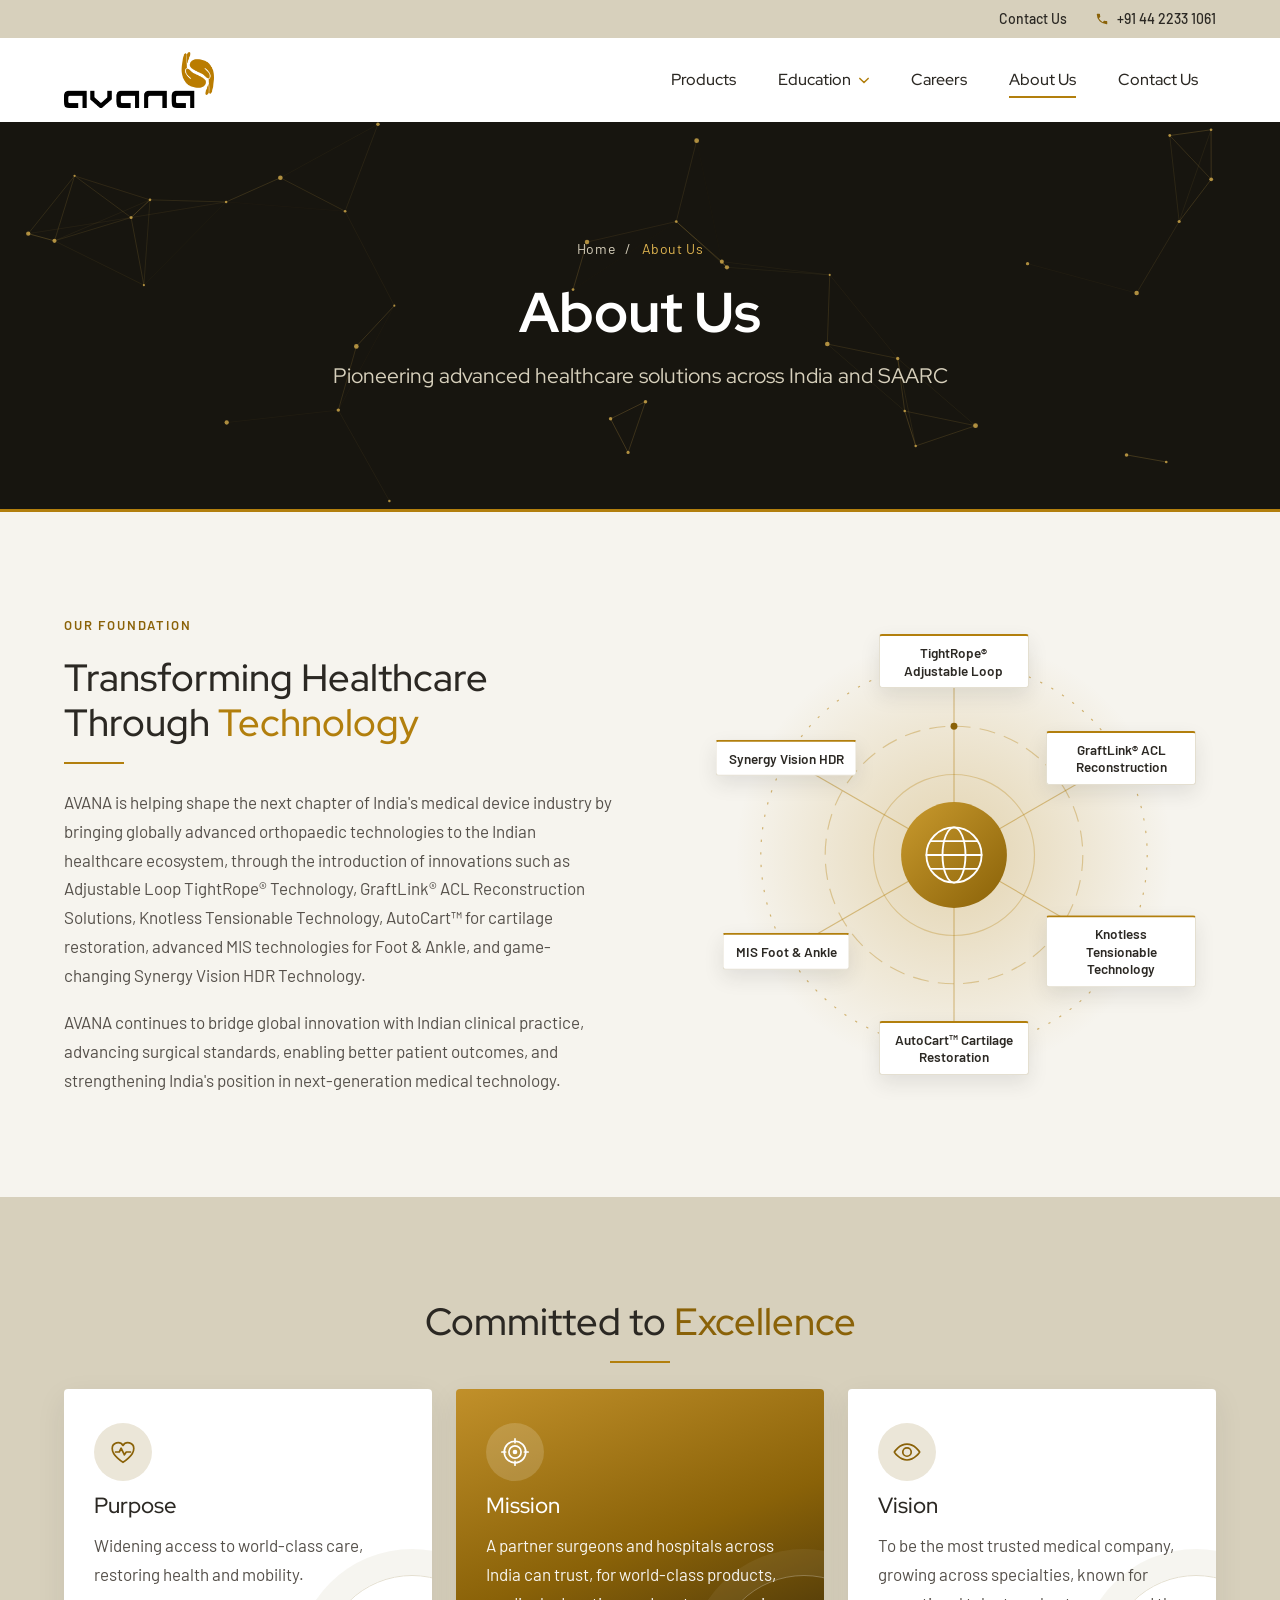
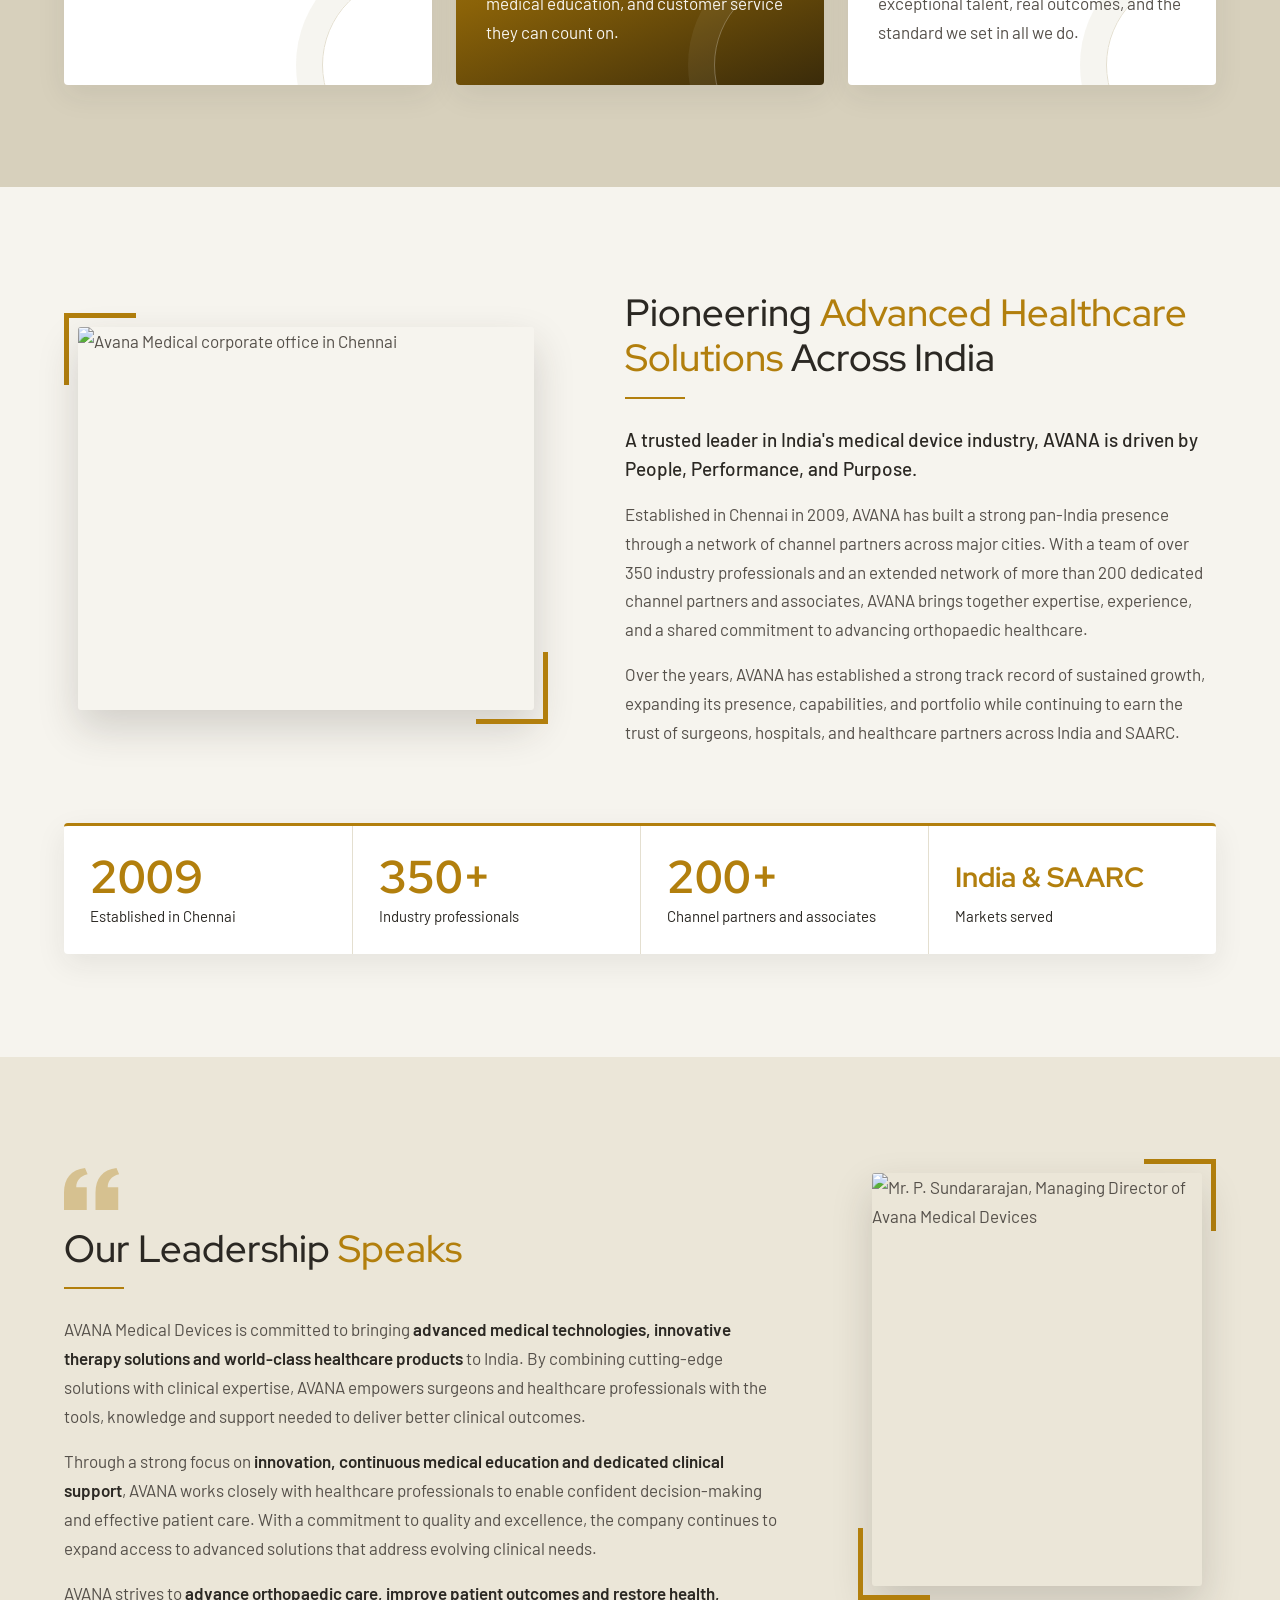
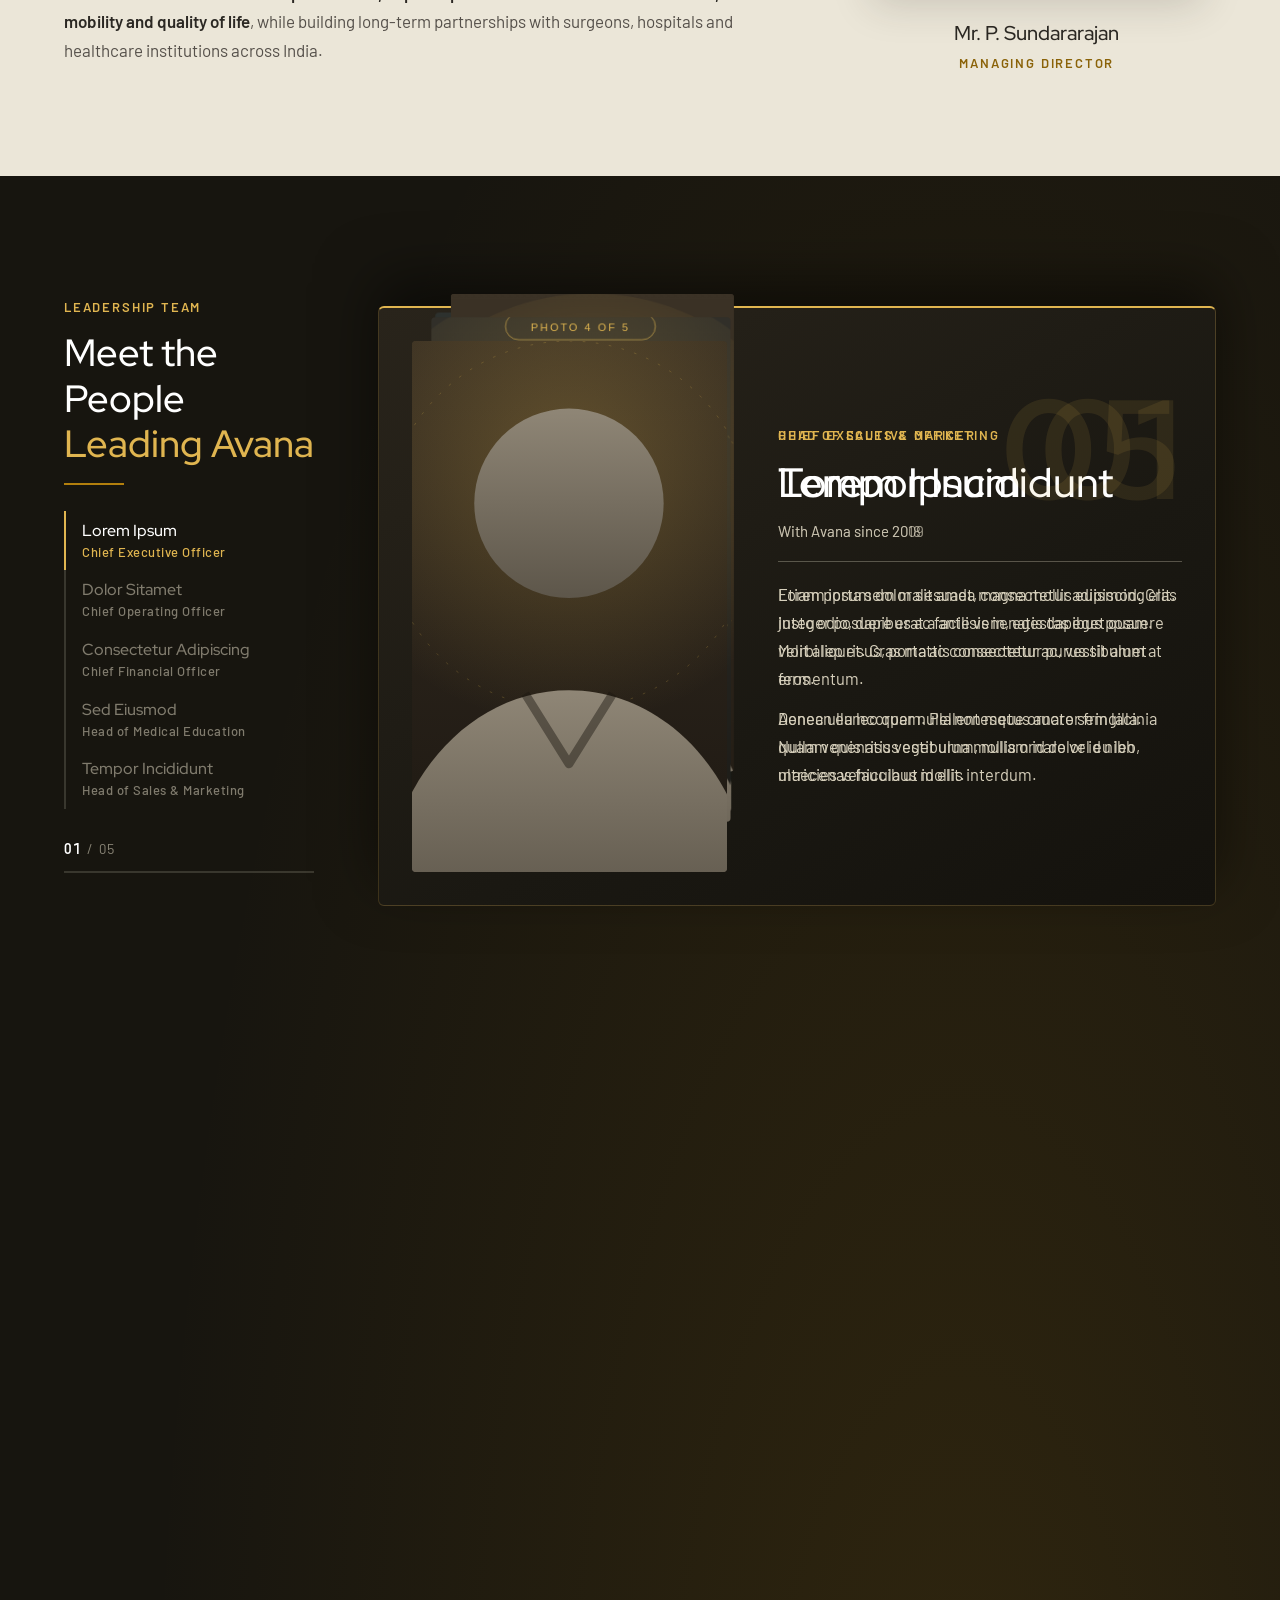
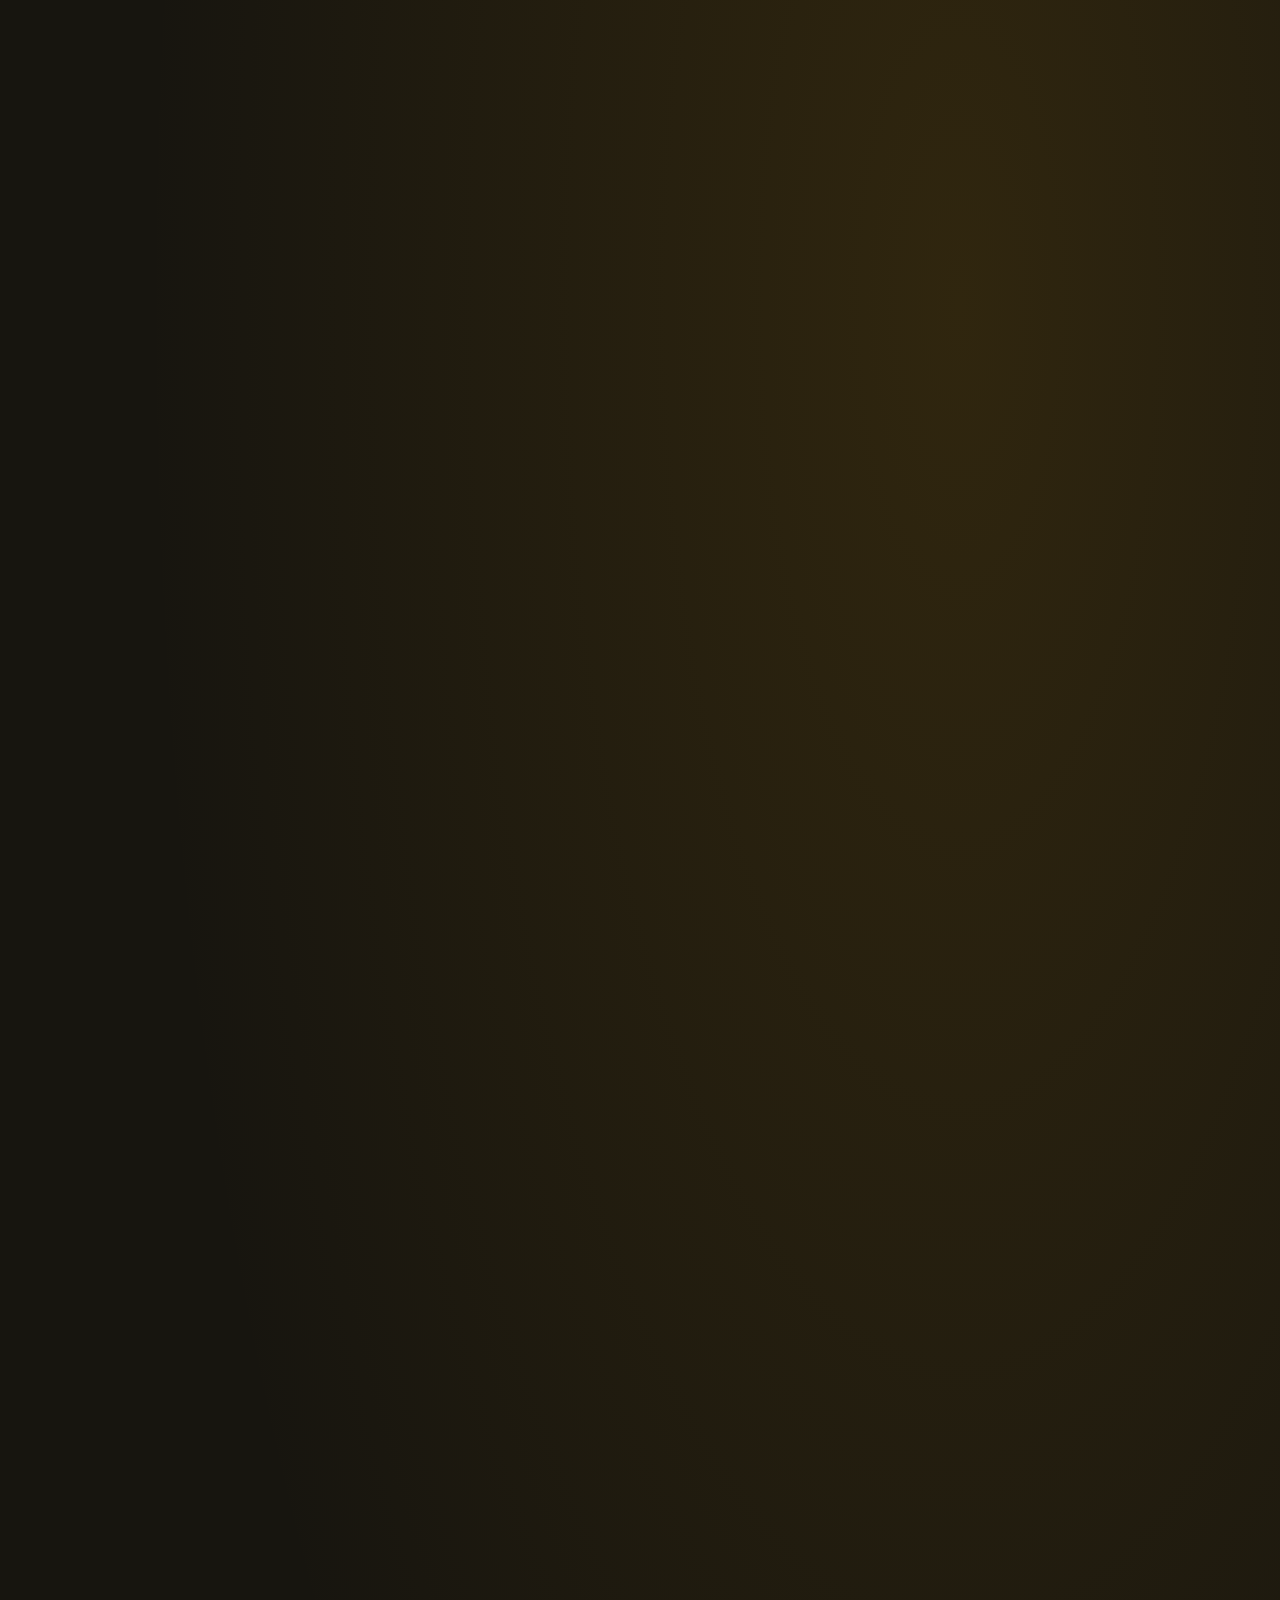
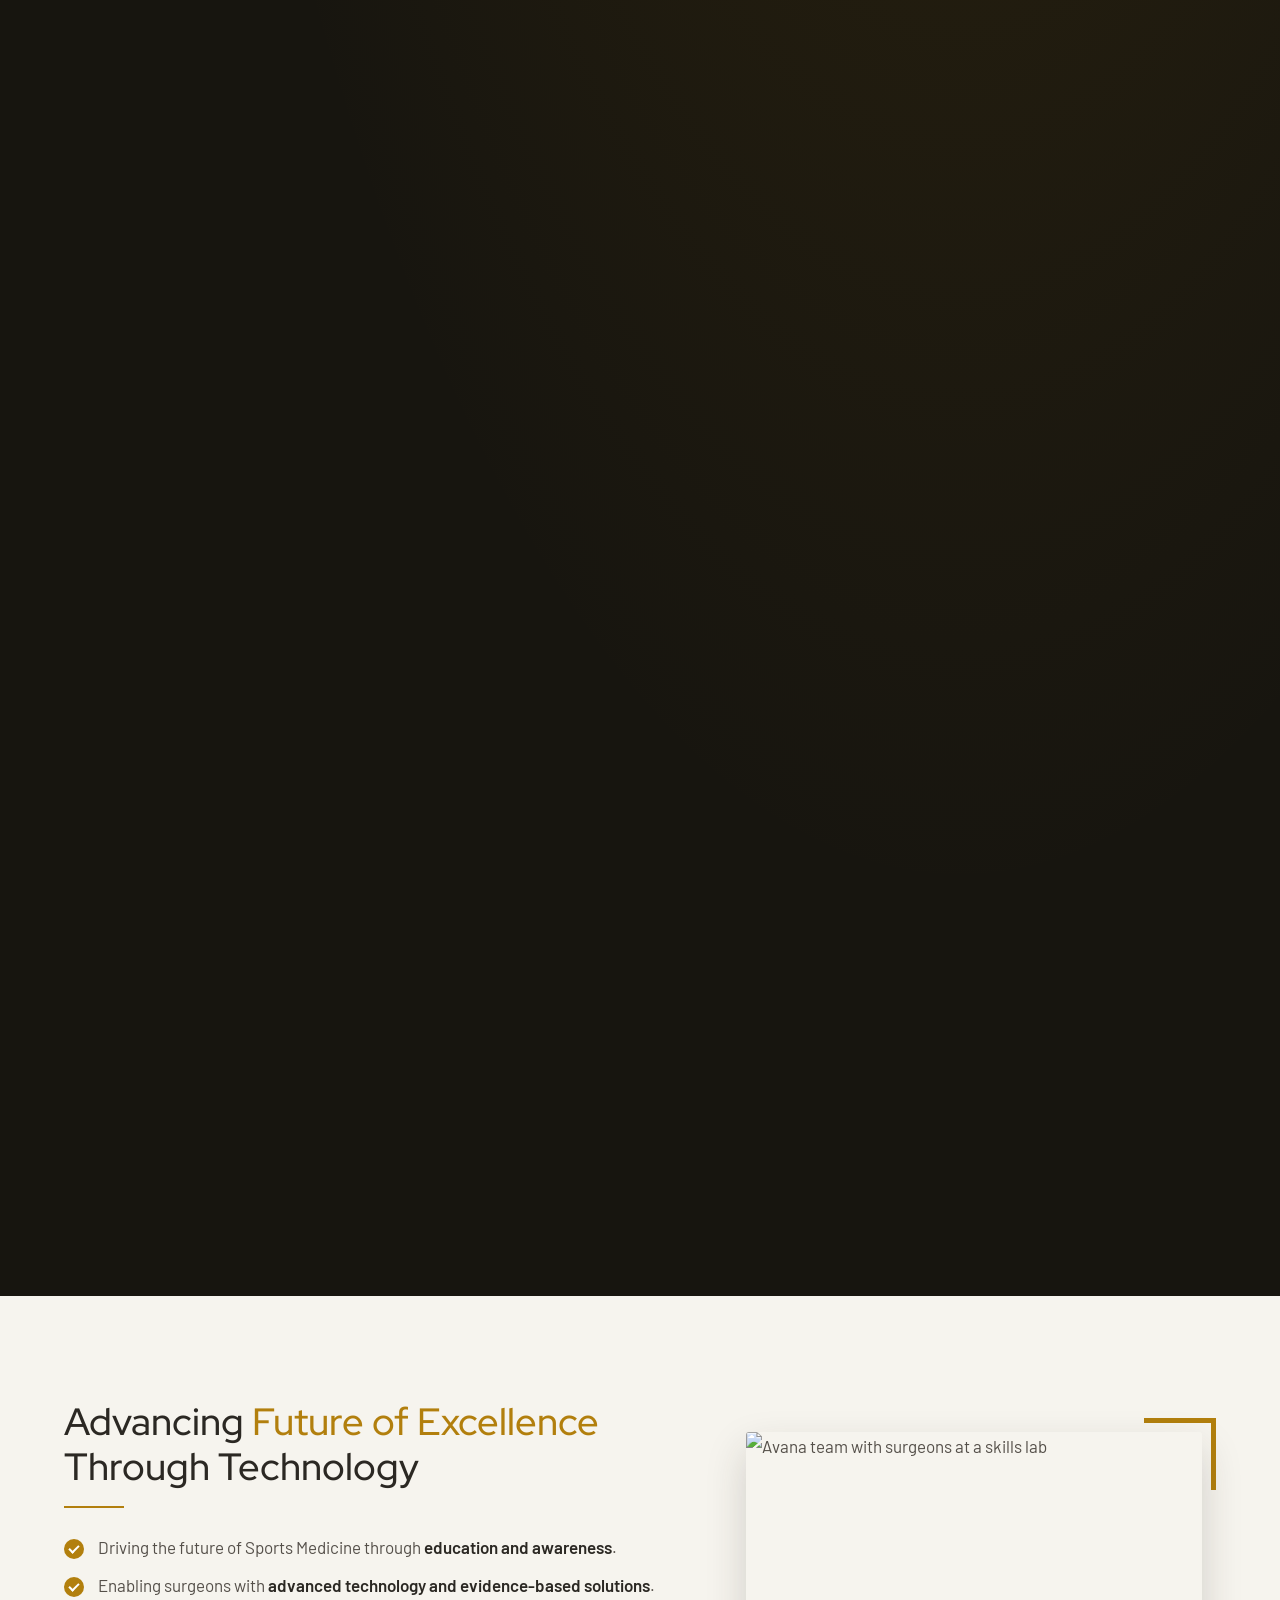
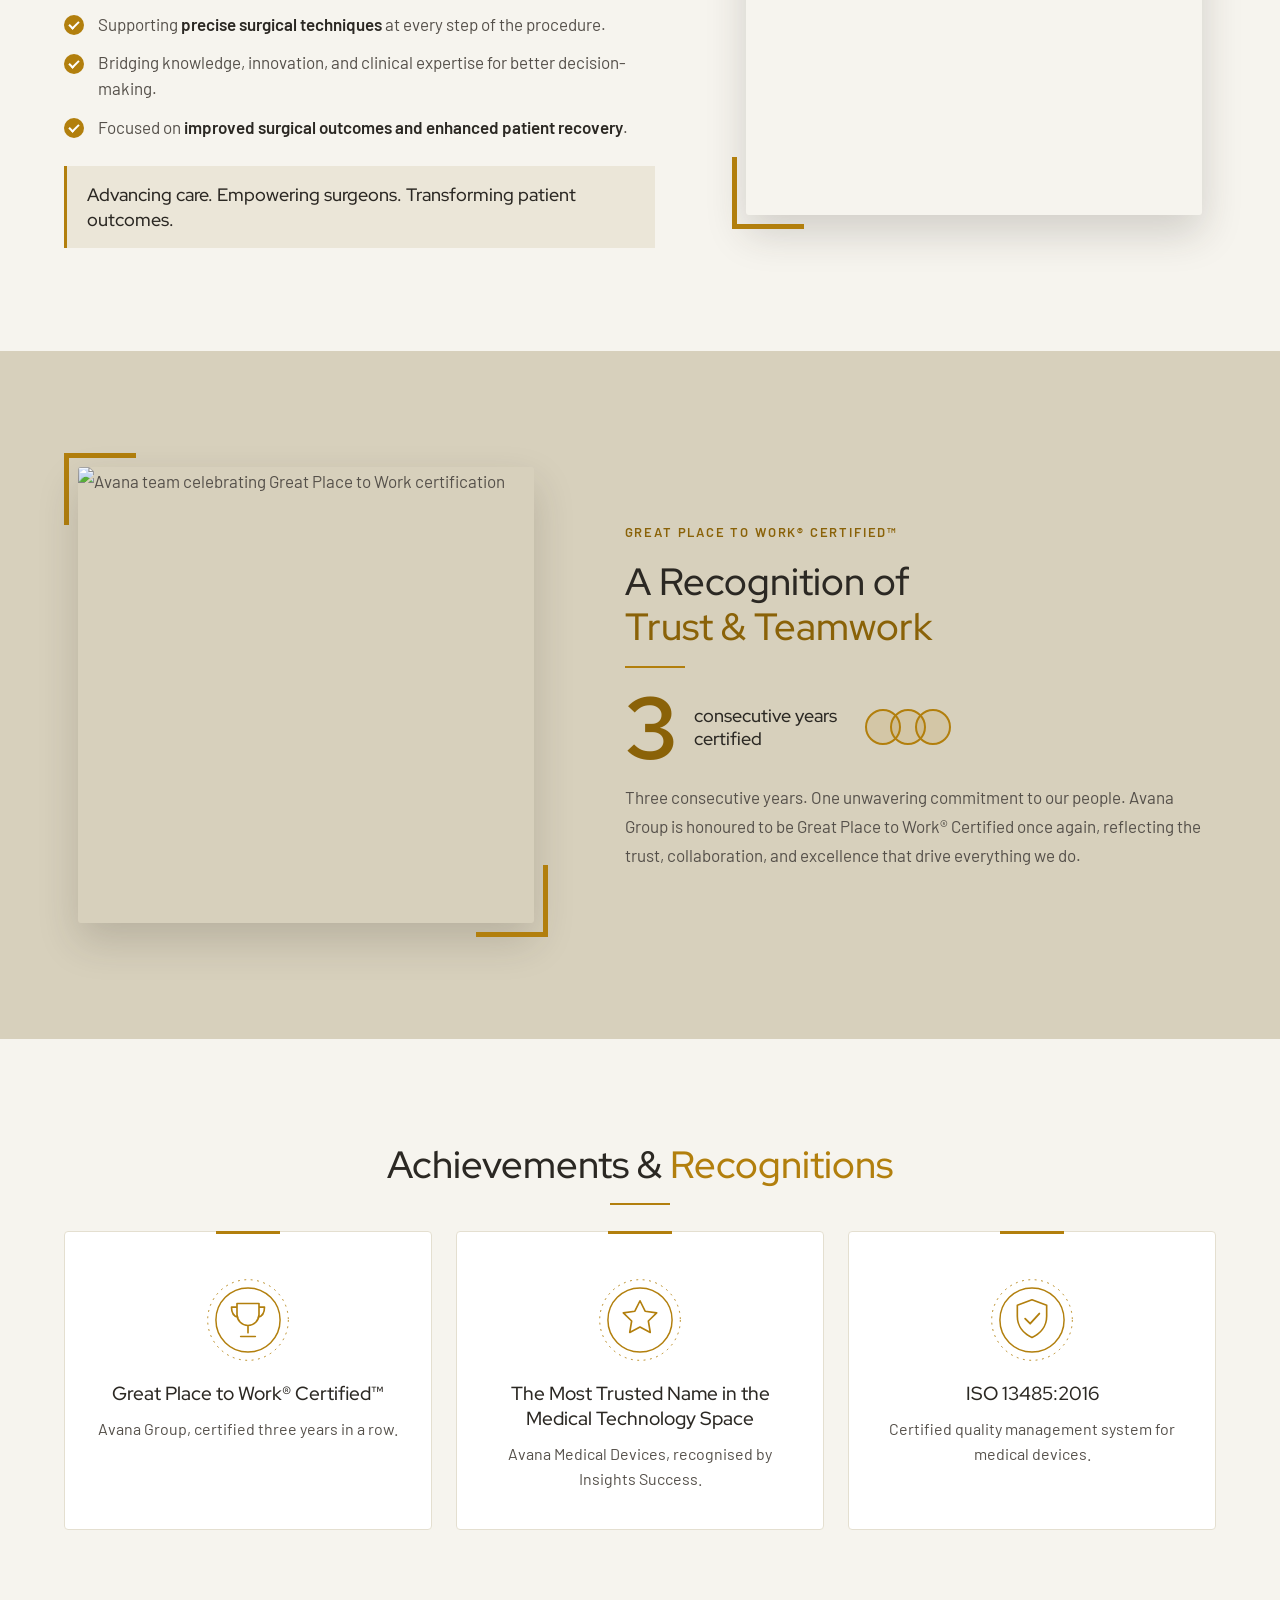
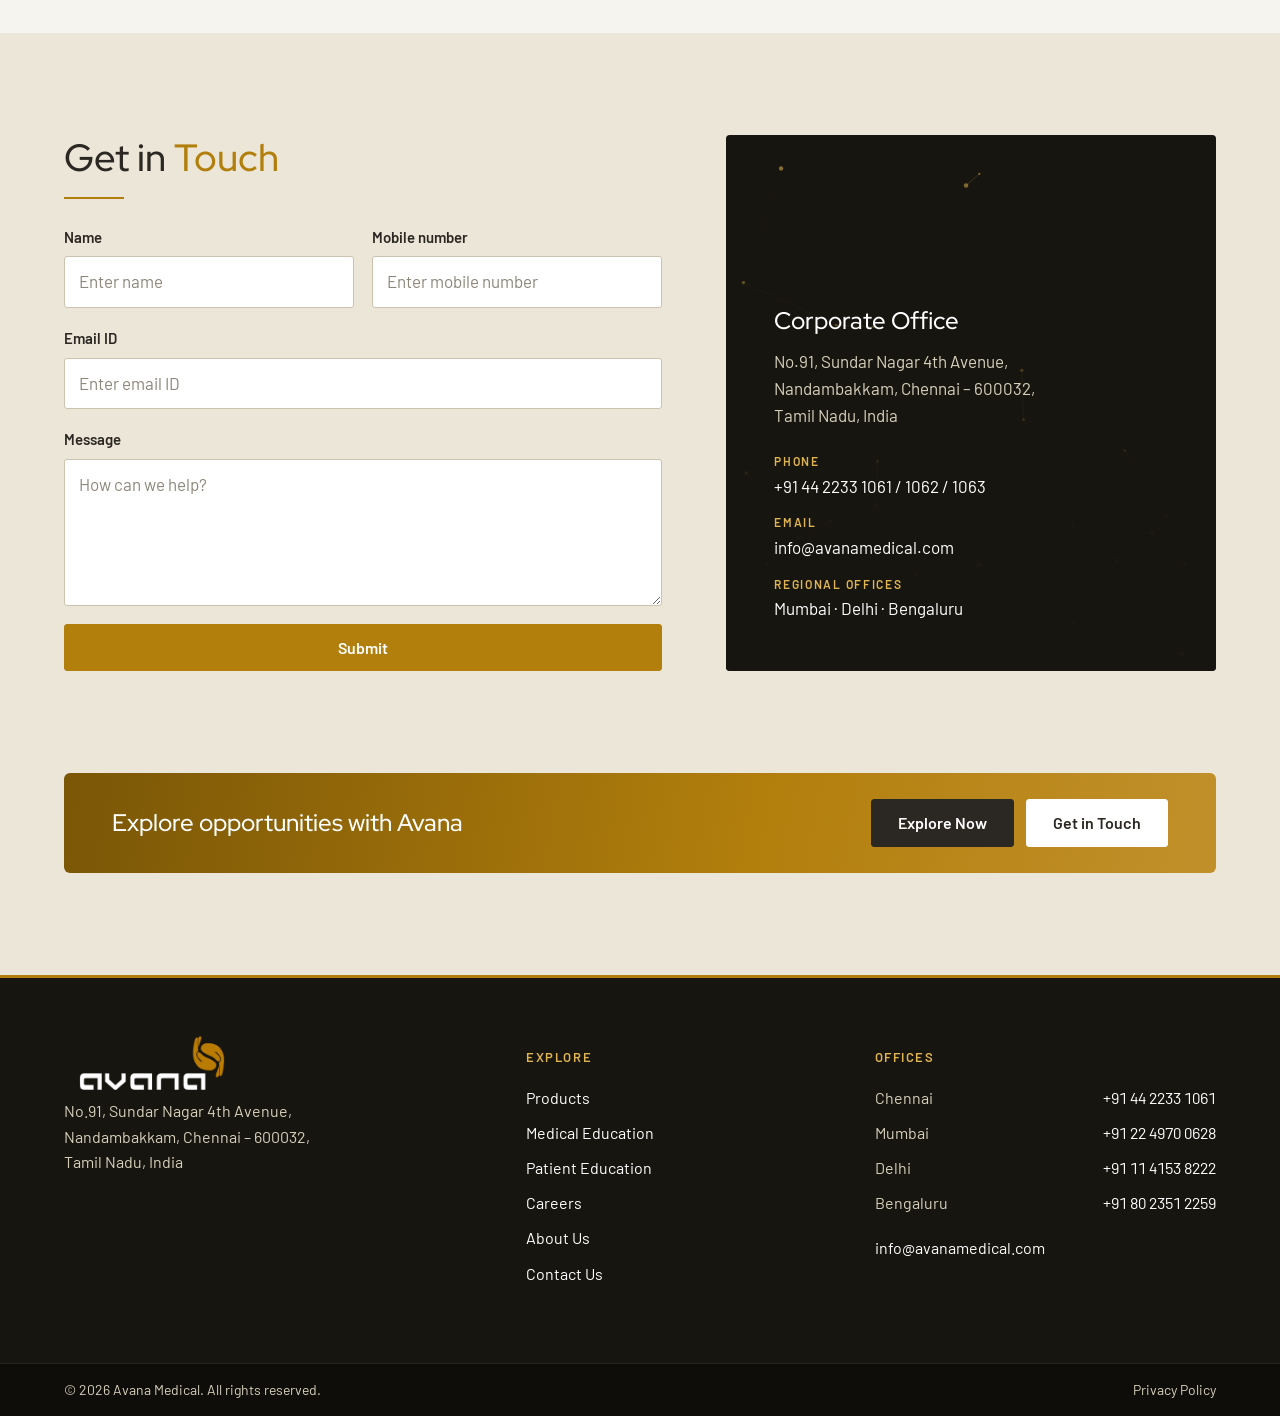
==== commit 14bfa5b8: "Add products catalogue, leadership team, and careers page - Products: filterable catalogue (category" ====
--- a/about.html
+++ b/about.html
@@ -193,7 +193,7 @@
     <!-- Leadership -->
     <section class="section section--sand-light">
       <div class="container duo duo--wide-text">
-        <div class="duo__text leader" data-reveal>
+        <div class="duo__text md-message" data-reveal>
           <svg class="leader__quote" viewBox="0 0 64 48" width="56" height="42" aria-hidden="true"><path fill="currentColor" d="M0 48V28C0 12 8 2 24 0l3 7C18 9 14 15 14 22h12v26H0zm36 0V28C36 12 44 2 60 0l3 7c-9 2-13 8-13 15h12v26H36z"/></svg>
           <h2 class="heading">Our Leadership <span class="gold">Speaks</span></h2>
           <p>AVANA Medical Devices is committed to bringing <strong>advanced medical technologies, innovative therapy solutions and world-class healthcare products</strong> to India. By combining cutting-edge solutions with clinical expertise, AVANA empowers surgeons and healthcare professionals with the tools, knowledge and support needed to deliver better clinical outcomes.</p>
@@ -207,6 +207,101 @@
           </div>
           <figcaption><strong>Mr. P. Sundararajan</strong><span>Managing Director</span></figcaption>
         </figure>
+      </div>
+    </section>
+
+    <!-- Leadership team
+         Dummy content: replace names, roles, bios and the photos in images/leadership/ (portrait, 4:5, e.g. 600x750).
+         To add or remove a leader, add/remove both the <li> in .team__names and the matching <li class="leader">, then update --count. -->
+    <section class="team" id="leadership" data-team aria-labelledby="teamTitle">
+      <div class="team__track" style="--count: 5">
+        <div class="team__sticky">
+          <div class="container team__inner">
+            <div class="team__side">
+              <p class="eyebrow">Leadership Team</p>
+              <h2 class="heading heading--light" id="teamTitle">Meet the People <span class="gold">Leading Avana</span></h2>
+              <ol class="team__names" aria-label="Leaders">
+              <li><button class="team__name" type="button" data-go="0" aria-current="true">Lorem Ipsum<span>Chief Executive Officer</span></button></li>
+              <li><button class="team__name" type="button" data-go="1" aria-current="false">Dolor Sitamet<span>Chief Operating Officer</span></button></li>
+              <li><button class="team__name" type="button" data-go="2" aria-current="false">Consectetur Adipiscing<span>Chief Financial Officer</span></button></li>
+              <li><button class="team__name" type="button" data-go="3" aria-current="false">Sed Eiusmod<span>Head of Medical Education</span></button></li>
+              <li><button class="team__name" type="button" data-go="4" aria-current="false">Tempor Incididunt<span>Head of Sales &amp; Marketing</span></button></li>
+              </ol>
+              <div class="team__progress" aria-hidden="true">
+                <span class="team__count"><b data-team-now>01</b> / 05</span>
+                <span class="team__bar"><i data-team-bar></i></span>
+              </div>
+            </div>
+
+            <ol class="team__stage">
+            <li class="leader">
+              <figure class="leader__photo">
+                <img src="images/leadership/leader-1.svg" alt="Lorem Ipsum, Chief Executive Officer" width="600" height="750" loading="lazy">
+              </figure>
+              <div class="leader__text">
+                <span class="leader__num" aria-hidden="true">01</span>
+                <p class="leader__role">Chief Executive Officer</p>
+                <h3 class="leader__name">Lorem Ipsum</h3>
+                <p class="leader__since">With Avana since 2009</p>
+                <p>Lorem ipsum dolor sit amet, consectetur adipiscing elit. Integer posuere erat a ante venenatis dapibus posuere velit aliquet. Cras mattis consectetur purus sit amet fermentum.</p>
+                <p>Donec ullamcorper nulla non metus auctor fringilla. Nullam quis risus eget urna mollis ornare vel eu leo, maecenas faucibus mollis interdum.</p>
+              </div>
+            </li>
+            <li class="leader">
+              <figure class="leader__photo">
+                <img src="images/leadership/leader-2.svg" alt="Dolor Sitamet, Chief Operating Officer" width="600" height="750" loading="lazy">
+              </figure>
+              <div class="leader__text">
+                <span class="leader__num" aria-hidden="true">02</span>
+                <p class="leader__role">Chief Operating Officer</p>
+                <h3 class="leader__name">Dolor Sitamet</h3>
+                <p class="leader__since">With Avana since 2012</p>
+                <p>Vestibulum id ligula porta felis euismod semper. Aenean lacinia bibendum nulla sed consectetur. Praesent commodo cursus magna, vel scelerisque nisl consectetur et.</p>
+                <p>Curabitur blandit tempus porttitor. Etiam porta sem malesuada magna mollis euismod, morbi leo risus porta ac consectetur ac vestibulum at eros.</p>
+              </div>
+            </li>
+            <li class="leader">
+              <figure class="leader__photo">
+                <img src="images/leadership/leader-3.svg" alt="Consectetur Adipiscing, Chief Financial Officer" width="600" height="750" loading="lazy">
+              </figure>
+              <div class="leader__text">
+                <span class="leader__num" aria-hidden="true">03</span>
+                <p class="leader__role">Chief Financial Officer</p>
+                <h3 class="leader__name">Consectetur Adipiscing</h3>
+                <p class="leader__since">With Avana since 2014</p>
+                <p>Fusce dapibus, tellus ac cursus commodo, tortor mauris condimentum nibh, ut fermentum massa justo sit amet risus. Nulla vitae elit libero, a pharetra augue.</p>
+                <p>Maecenas sed diam eget risus varius blandit sit amet non magna. Sed posuere consectetur est at lobortis, aenean eu leo quam.</p>
+              </div>
+            </li>
+            <li class="leader">
+              <figure class="leader__photo">
+                <img src="images/leadership/leader-4.svg" alt="Sed Eiusmod, Head of Medical Education" width="600" height="750" loading="lazy">
+              </figure>
+              <div class="leader__text">
+                <span class="leader__num" aria-hidden="true">04</span>
+                <p class="leader__role">Head of Medical Education</p>
+                <h3 class="leader__name">Sed Eiusmod</h3>
+                <p class="leader__since">With Avana since 2016</p>
+                <p>Duis mollis, est non commodo luctus, nisi erat porttitor ligula, eget lacinia odio sem nec elit. Cum sociis natoque penatibus et magnis dis parturient montes.</p>
+                <p>Nascetur ridiculus mus. Donec sed odio dui, integer posuere erat a ante venenatis dapibus posuere velit aliquet.</p>
+              </div>
+            </li>
+            <li class="leader">
+              <figure class="leader__photo">
+                <img src="images/leadership/leader-5.svg" alt="Tempor Incididunt, Head of Sales &amp; Marketing" width="600" height="750" loading="lazy">
+              </figure>
+              <div class="leader__text">
+                <span class="leader__num" aria-hidden="true">05</span>
+                <p class="leader__role">Head of Sales &amp; Marketing</p>
+                <h3 class="leader__name">Tempor Incididunt</h3>
+                <p class="leader__since">With Avana since 2018</p>
+                <p>Etiam porta sem malesuada magna mollis euismod. Cras justo odio, dapibus ac facilisis in, egestas eget quam. Morbi leo risus, porta ac consectetur ac, vestibulum at eros.</p>
+                <p>Aenean eu leo quam. Pellentesque ornare sem lacinia quam venenatis vestibulum, nullam id dolor id nibh ultricies vehicula ut id elit.</p>
+              </div>
+            </li>
+            </ol>
+          </div>
+        </div>
       </div>
     </section>
 
--- a/assets/css/style.css
+++ b/assets/css/style.css
@@ -39,6 +39,8 @@
 
 img { display: block; max-width: 100%; height: auto; }
 
+[hidden] { display: none !important; }
+
 a { color: inherit; }
 
 h1, h2, h3 {
@@ -52,7 +54,7 @@
 
 p { margin: 0; }
 
-ul { margin: 0; padding: 0; list-style: none; }
+ul, ol { margin: 0; padding: 0; list-style: none; }
 
 :focus-visible { outline: 2px solid var(--primary); outline-offset: 3px; }
 
@@ -684,3 +686,399 @@
   .orbit__ring, .orbit__sat { animation: none; }
   .reveal-ready [data-reveal] { opacity: 1; translate: none; }
 }
+
+/* =====================================================================
+   About: leadership team (scroll-driven on desktop, stacked elsewhere)
+   ===================================================================== */
+
+.team {
+  position: relative;
+  background:
+    radial-gradient(ellipse at 75% 40%, rgba(178, 127, 13, .16), transparent 60%),
+    var(--night);
+  color: var(--secondary);
+}
+.team .eyebrow { color: var(--gold-light); }
+.team .gold { color: var(--gold-light); }
+
+/* Default (phones, tablets, no JS): one leader after another */
+.team__sticky { padding-block: clamp(56px, 8vw, 100px); }
+.team__side .heading { margin-top: 12px; }
+.team__names, .team__progress { display: none; }
+.team__stage { display: flex; flex-direction: column; gap: 56px; margin-top: 16px; }
+
+.leader { display: grid; grid-template-columns: minmax(0, 220px) minmax(0, 1fr); gap: 28px; align-items: start; }
+.leader__photo { position: relative; margin: 0; }
+.leader__photo::before { content: ""; position: absolute; inset: 12px -12px -12px 12px; border: 1px solid var(--primary); border-radius: 3px; }
+.leader__photo img { position: relative; width: 100%; aspect-ratio: 4 / 5; object-fit: cover; border-radius: 3px; }
+.leader__text { position: relative; display: flex; flex-direction: column; gap: 12px; font-size: 16.5px; line-height: 1.7; }
+.leader__num { position: absolute; top: -.32em; right: 0; color: var(--gold-light); font-family: var(--font-display); font-size: clamp(80px, 11vw, 150px); font-weight: 700; line-height: 1; opacity: .1; pointer-events: none; }
+.leader__role { color: var(--gold-light); font-size: 13px; font-weight: 600; letter-spacing: .14em; text-transform: uppercase; }
+.leader__name { color: var(--white); font-size: clamp(28px, 3.2vw, 42px); font-weight: 500; }
+.leader__since { margin-bottom: 6px; padding-bottom: 16px; border-bottom: 1px solid rgba(215, 208, 188, .18); color: rgba(215, 208, 188, .7); font-size: 15px; }
+
+/* Desktop: the section pins and each scroll step reveals the next leader */
+.team--scroll .team__track { height: calc(100vh + (var(--count) - 1) * 95vh); }
+.team--scroll .team__sticky {
+  position: sticky;
+  top: var(--hh, 84px);
+  display: flex;
+  align-items: center;
+  height: calc(100vh - var(--hh, 84px));
+  padding-block: 32px;
+  overflow: hidden;
+}
+.team--scroll .team__inner { display: grid; grid-template-columns: 250px minmax(0, 1fr); gap: clamp(40px, 5vw, 80px); align-items: center; }
+.team--scroll .team__names { display: flex; flex-direction: column; margin-top: 8px; }
+.team--scroll .team__progress { display: flex; flex-direction: column; gap: 10px; margin-top: 28px; }
+
+.team__name {
+  display: block;
+  width: 100%;
+  padding: 10px 0 10px 16px;
+  border: 0;
+  border-left: 2px solid rgba(215, 208, 188, .18);
+  background: none;
+  color: rgba(215, 208, 188, .55);
+  font-family: var(--font-display);
+  font-size: 16px;
+  font-weight: 500;
+  line-height: 1.3;
+  text-align: left;
+  cursor: pointer;
+  transition: color .3s, border-color .3s;
+}
+.team__name span { display: block; margin-top: 2px; font-family: var(--font-body); font-size: 13px; font-weight: 500; letter-spacing: .04em; }
+.team__name:hover { color: var(--secondary); }
+.team__name[aria-current="true"] { border-left-color: var(--gold-light); color: var(--white); }
+.team__name[aria-current="true"] span { color: var(--gold-light); }
+
+.team__count { color: rgba(215, 208, 188, .6); font-size: 14px; letter-spacing: .1em; font-variant-numeric: tabular-nums; }
+.team__count b { color: var(--white); font-weight: 600; }
+.team__bar { display: block; height: 2px; background: rgba(215, 208, 188, .18); }
+.team__bar i { display: block; width: 0; height: 100%; background: var(--gold-light); }
+
+/* Stacked cards, driven frame by frame from scroll position (main.js sets the
+   transforms). Each card slides up over the last; covered cards shrink, dim and
+   lift so the deck shows behind. */
+.team--scroll .team__stage {
+  position: relative;
+  height: min(600px, calc(100vh - var(--hh, 84px) - 120px));
+  margin-top: 44px;            /* room for the deck edges peeking above */
+}
+.team--scroll .leader {
+  position: absolute;
+  inset: 0;
+  grid-template-columns: minmax(0, .78fr) minmax(0, 1fr);
+  gap: clamp(32px, 4vw, 60px);
+  align-items: stretch;
+  padding: clamp(24px, 2.6vw, 40px);
+  overflow: hidden;
+  border: 1px solid rgba(224, 181, 80, .2);
+  border-top: 2px solid var(--gold-light);
+  border-radius: 6px;
+  background: linear-gradient(150deg, #29241b 0%, #1a1812 60%, #14120d 100%);
+  box-shadow: 0 -24px 60px rgba(0, 0, 0, .5);
+  transform-origin: 50% 0;
+  will-change: transform;
+}
+/* Dimming layer for covered cards */
+.team--scroll .leader::after { content: ""; position: absolute; inset: 0; background: #0b0a07; opacity: var(--shade, 0); pointer-events: none; }
+
+.team--scroll .leader__photo { height: 100%; overflow: hidden; border-radius: 4px; }
+.team--scroll .leader__photo::before { display: none; }
+.team--scroll .leader__photo img { width: 100%; height: 124%; aspect-ratio: auto; object-fit: cover; object-position: center top; transform: translate3d(0, var(--py, 0%), 0); will-change: transform; }
+
+.team--scroll .leader__text { align-self: center; opacity: var(--to, 1); transform: translate3d(0, var(--ty, 0px), 0); will-change: transform, opacity; }
+.team--scroll .leader__num { opacity: .1; }
+
+@media (max-width: 560px) {
+  .leader { grid-template-columns: 1fr; }
+  .leader__photo { max-width: 260px; }
+}
+
+/* =====================================================================
+   Products: catalogue + detail
+   ===================================================================== */
+
+.page-hero--slim { padding-block: 26px; text-align: left; }
+.page-hero--slim .crumbs { flex-wrap: wrap; justify-content: flex-start; margin: 0; }
+
+/* Catalogue layout: filter rail + grid */
+.catalog { display: grid; grid-template-columns: 260px minmax(0, 1fr); gap: clamp(28px, 4vw, 48px); align-items: start; }
+
+.filters {
+  position: sticky;
+  top: 104px;
+  display: flex;
+  flex-direction: column;
+  gap: 26px;
+  padding: 24px;
+  border-top: 3px solid var(--primary);
+  border-radius: 4px;
+  background: var(--white);
+  box-shadow: 0 10px 30px rgba(43, 40, 35, .07);
+}
+.filters__search { display: flex; flex-direction: column; gap: 8px; }
+.filters__search label, .filters__group legend { color: var(--primary-dark); font-size: 12.5px; font-weight: 600; letter-spacing: .14em; text-transform: uppercase; }
+.filters__search input { width: 100%; padding: 11px 13px; border: 1px solid #cbc3ad; border-radius: 3px; background: var(--paper); color: var(--ink); font: inherit; font-size: 15.5px; }
+.filters__search input:focus { border-color: var(--primary); outline: 2px solid rgba(178, 127, 13, .3); outline-offset: 0; }
+.filters__group { margin: 0; padding: 0; border: 0; min-width: 0; }
+.filters__group legend { padding: 0; margin-bottom: 10px; }
+.filters__list { display: flex; flex-direction: column; gap: 2px; }
+
+.fbtn {
+  display: flex;
+  justify-content: space-between;
+  align-items: center;
+  gap: 12px;
+  width: 100%;
+  padding: 9px 12px;
+  border: 0;
+  border-radius: 3px;
+  background: none;
+  color: var(--ink-soft);
+  font: inherit;
+  font-size: 15.5px;
+  line-height: 1.3;
+  text-align: left;
+  cursor: pointer;
+  transition: background-color .15s, color .15s;
+}
+.fbtn:hover { background: var(--paper); color: var(--ink); }
+.fbtn[aria-pressed="true"] { background: var(--sand-light); color: var(--ink); font-weight: 600; box-shadow: inset 3px 0 0 var(--primary); }
+.fbtn:disabled { opacity: .45; cursor: default; }
+.fbtn:disabled:hover { background: none; }
+.fbtn__count { color: #8d877b; font-size: 14px; font-weight: 500; font-variant-numeric: tabular-nums; }
+
+.filters__clear { align-self: flex-start; padding: 0; border: 0; background: none; color: var(--primary-dark); font: inherit; font-size: 15px; font-weight: 600; text-decoration: underline; cursor: pointer; }
+
+.catalog__head { display: flex; justify-content: space-between; align-items: flex-end; flex-wrap: wrap; gap: 12px 24px; margin-bottom: 26px; padding-bottom: 18px; border-bottom: 1px solid var(--line); }
+.catalog__title { font-size: clamp(24px, 2.4vw, 30px); }
+.catalog__intro { max-width: 60ch; margin-top: 6px; font-size: 16px; }
+.catalog__count { color: var(--ink); font-size: 15px; font-variant-numeric: tabular-nums; }
+
+.catalog__empty { display: flex; flex-direction: column; align-items: center; gap: 12px; padding: 56px 24px; border-radius: 4px; background: var(--white); text-align: center; }
+.catalog__empty h3, .pdp__missing-title { font-size: 22px; }
+.catalog__empty .btn { margin-top: 8px; cursor: pointer; }
+
+/* Product cards */
+.pgrid { display: grid; grid-template-columns: repeat(3, minmax(0, 1fr)); gap: 24px; }
+.pgrid > li { display: flex; }
+
+.pcard {
+  display: flex;
+  flex-direction: column;
+  width: 100%;
+  overflow: hidden;
+  border-bottom: 3px solid transparent;
+  border-radius: 4px;
+  background: var(--white);
+  box-shadow: 0 6px 20px rgba(43, 40, 35, .06);
+  text-decoration: none;
+  transition: transform .25s, box-shadow .25s, border-color .25s;
+}
+.pcard:hover { transform: translateY(-5px); border-bottom-color: var(--primary); box-shadow: 0 18px 40px rgba(43, 40, 35, .13); }
+.pcard__img { position: relative; display: block; overflow: hidden; background: var(--sand-light); }
+.pcard__img img { width: 100%; aspect-ratio: 4 / 3; object-fit: cover; transition: transform .5s; }
+.pcard:hover .pcard__img img { transform: scale(1.04); }
+.pcard__badge { position: absolute; top: 12px; left: 12px; padding: 4px 10px; border-radius: 2px; background: var(--ink); color: var(--white); font-size: 11.5px; font-weight: 600; letter-spacing: .12em; text-transform: uppercase; }
+.pcard__body { flex: 1; display: flex; flex-direction: column; gap: 8px; padding: 20px 22px 22px; }
+.pcard__meta { display: flex; justify-content: space-between; gap: 12px; font-size: 12px; font-weight: 600; letter-spacing: .1em; text-transform: uppercase; }
+.pcard__brand { color: var(--primary-dark); }
+.pcard__cat { color: #8d877b; text-align: right; }
+.pcard__name { color: var(--ink); font-family: var(--font-display); font-size: 19px; font-weight: 500; line-height: 1.3; }
+.pcard__summary { display: -webkit-box; overflow: hidden; color: var(--ink-soft); font-size: 15px; line-height: 1.55; -webkit-line-clamp: 2; -webkit-box-orient: vertical; }
+.pcard__more { margin-top: auto; padding-top: 6px; color: var(--primary-dark); font-size: 15px; font-weight: 600; }
+.pcard:hover .pcard__more span { margin-left: 4px; }
+
+/* Product detail */
+.pdp { display: grid; grid-template-columns: minmax(0, 1.05fr) minmax(0, .95fr); gap: clamp(32px, 5vw, 72px); align-items: start; }
+.pdp__gallery { display: flex; flex-direction: column; gap: 20px; }
+.pdp__stage img { aspect-ratio: 4 / 3; object-fit: cover; background: var(--sand-light); }
+.pdp__thumbs { display: flex; flex-wrap: wrap; gap: 12px; margin-inline: 14px; }
+.pdp__thumb { width: 104px; padding: 0; overflow: hidden; border: 2px solid transparent; border-radius: 3px; background: none; cursor: pointer; opacity: .75; transition: opacity .15s, border-color .15s; }
+.pdp__thumb:hover { opacity: 1; }
+.pdp__thumb[aria-pressed="true"] { border-color: var(--primary); opacity: 1; }
+.pdp__thumb img { width: 100%; aspect-ratio: 4 / 3; object-fit: cover; }
+
+.pdp__info { display: flex; flex-direction: column; align-items: flex-start; gap: 16px; }
+.pdp__title { font-size: clamp(30px, 3.6vw, 44px); font-weight: 500; line-height: 1.15; }
+.pdp__tags { display: flex; flex-wrap: wrap; gap: 8px; }
+.tag { display: inline-block; padding: 5px 13px; border: 1px solid var(--line); border-radius: 999px; background: var(--white); color: var(--ink); font-size: 14px; line-height: 1.4; text-decoration: none; }
+a.tag:hover { border-color: var(--primary); color: var(--primary-dark); }
+.tag--code { color: var(--ink-soft); font-variant-numeric: tabular-nums; }
+.pdp__actions { display: flex; flex-wrap: wrap; gap: 12px; margin-top: 8px; }
+
+.pdp__details { grid-column: 1 / -1; display: grid; grid-template-columns: minmax(0, 1.15fr) minmax(0, 1fr); gap: clamp(28px, 5vw, 64px); margin-top: clamp(24px, 4vw, 40px); padding-top: clamp(36px, 5vw, 56px); border-top: 1px solid var(--line); }
+.pdp__details .heading { font-size: clamp(22px, 2.2vw, 28px); margin-bottom: 22px; }
+.pdp__desc p + p { margin-top: 14px; }
+
+.spec-wrap { overflow-x: auto; }
+.spec { width: 100%; border-collapse: collapse; border-radius: 4px; overflow: hidden; background: var(--white); font-size: 15.5px; }
+.spec th, .spec td { padding: 12px 16px; border-bottom: 1px solid var(--line); text-align: left; vertical-align: top; }
+.spec tr:last-child th, .spec tr:last-child td { border-bottom: 0; }
+.spec th { width: 42%; background: #faf8f3; color: var(--ink); font-weight: 600; }
+.brandbox { display: flex; flex-direction: column; gap: 6px; margin-top: 22px; padding: 18px 20px; border-left: 3px solid var(--primary); background: var(--sand-light); font-size: 15.5px; line-height: 1.6; }
+.brandbox strong { color: var(--ink); }
+
+@media (max-width: 1100px) {
+  .pgrid { grid-template-columns: repeat(2, minmax(0, 1fr)); }
+}
+
+@media (max-width: 860px) {
+  .catalog { grid-template-columns: 1fr; }
+  .filters { position: static; gap: 20px; }
+  .filters__list { flex-direction: row; flex-wrap: wrap; gap: 8px; }
+  .fbtn { width: auto; padding: 7px 14px; border: 1px solid var(--line); border-radius: 999px; }
+  .fbtn[aria-pressed="true"] { border-color: var(--primary); box-shadow: none; }
+  .fbtn__count { font-size: 13px; }
+  .pdp, .pdp__details { grid-template-columns: 1fr; }
+  .pdp__stage { max-width: none; width: auto; }
+}
+
+@media (max-width: 560px) {
+  .pgrid { grid-template-columns: 1fr; }
+  .pdp__thumb { width: 84px; }
+  .pdp__actions .btn { flex: 1; text-align: center; }
+}
+
+/* =====================================================================
+   Careers
+   ===================================================================== */
+
+/* Small figures row inside the intro card */
+.mini-stats { display: grid; grid-template-columns: repeat(3, minmax(0, 1fr)); align-self: stretch; margin: 6px 0 0; border-block: 1px solid var(--line); }
+.mini-stats > div { display: flex; flex-direction: column-reverse; gap: 2px; padding: 14px 12px 14px 0; }
+.mini-stats > div + div { padding-left: 16px; border-left: 1px solid var(--line); }
+.mini-stats dd { margin: 0; color: var(--primary); font-family: var(--font-display); font-size: 28px; font-weight: 700; line-height: 1.1; font-variant-numeric: tabular-nums; }
+.mini-stats dt { color: var(--ink); font-size: 13.5px; line-height: 1.35; }
+
+.perks { grid-template-columns: repeat(3, minmax(0, 1fr)); }
+
+/* Life at Avana: endless photo strip */
+.life { overflow: hidden; }
+.life__head { display: grid; grid-template-columns: minmax(0, 1fr) minmax(0, 1fr); gap: 24px 48px; align-items: end; margin-bottom: 36px; }
+.life__head .heading { margin-bottom: 0; }
+.marquee { overflow: hidden; mask-image: linear-gradient(90deg, transparent 0, #000 6%, #000 94%, transparent 100%); -webkit-mask-image: linear-gradient(90deg, transparent 0, #000 6%, #000 94%, transparent 100%); }
+.marquee__track { display: flex; gap: 20px; width: max-content; animation: marquee 70s linear infinite; }
+.marquee:hover .marquee__track { animation-play-state: paused; }
+.marquee__item { position: relative; flex: none; margin: 0; overflow: hidden; border-radius: 4px; }
+.marquee__item img { height: clamp(200px, 24vw, 280px); width: auto; max-width: none; transition: transform .6s; }
+.marquee__item:hover img { transform: scale(1.05); }
+.marquee__item figcaption { position: absolute; left: 0; right: 0; bottom: 0; padding: 36px 18px 14px; background: linear-gradient(to top, rgba(14, 13, 9, .85), transparent); color: var(--white); font-family: var(--font-display); font-size: 15px; font-weight: 500; }
+@keyframes marquee { to { transform: translateX(calc(-50% - 10px)); } }
+
+/* Hiring process: connector fills as the timeline scrolls into view */
+.steps { position: relative; margin-top: 20px; }
+.steps__list { position: relative; display: grid; grid-template-columns: repeat(4, minmax(0, 1fr)); gap: 28px; }
+.steps__line { position: absolute; top: 27px; left: 12.5%; right: 12.5%; height: 2px; background: rgba(178, 127, 13, .2); }
+.steps__line i { display: block; height: 100%; background: var(--primary); transform: scaleX(0); transform-origin: left; }
+.step { display: flex; flex-direction: column; align-items: center; gap: 10px; text-align: center; }
+.step__dot {
+  position: relative;
+  display: grid;
+  place-items: center;
+  width: 56px;
+  height: 56px;
+  margin-bottom: 8px;
+  border: 2px solid rgba(178, 127, 13, .35);
+  border-radius: 50%;
+  background: var(--sand-light);
+  color: var(--primary-dark);
+  font-family: var(--font-display);
+  font-size: 20px;
+  font-weight: 700;
+  transition: background-color .4s, border-color .4s, color .4s, box-shadow .4s;
+}
+.step.is-on .step__dot { border-color: var(--primary); background: var(--primary); color: var(--white); box-shadow: 0 0 0 8px rgba(178, 127, 13, .15); }
+.step h3 { font-size: 19px; }
+.step p { max-width: 30ch; font-size: 15.5px; line-height: 1.6; }
+
+/* Open positions */
+.jobs-head { display: flex; justify-content: space-between; align-items: flex-end; flex-wrap: wrap; gap: 12px 24px; }
+.jobs-head .heading { margin-bottom: 18px; }
+.jobs-head__intro { max-width: 60ch; }
+.jobbar { display: grid; grid-template-columns: minmax(0, 1.4fr) minmax(0, 1fr) minmax(0, 1fr); gap: 16px; margin: 28px 0 24px; padding: 20px; border-top: 3px solid var(--primary); border-radius: 4px; background: var(--white); box-shadow: 0 10px 30px rgba(43, 40, 35, .07); }
+.jobbar .field label { color: var(--primary-dark); font-size: 12.5px; letter-spacing: .14em; text-transform: uppercase; }
+
+.field select {
+  width: 100%;
+  padding: 13px 40px 13px 14px;
+  border: 1px solid #cbc3ad;
+  border-radius: 3px;
+  background: var(--white) url("data:image/svg+xml,%3Csvg xmlns='http://www.w3.org/2000/svg' width='12' height='8' viewBox='0 0 12 8'%3E%3Cpath d='M1 1.5 6 6.5l5-5' fill='none' stroke='%23b27f0d' stroke-width='1.8' stroke-linecap='round' stroke-linejoin='round'/%3E%3C/svg%3E") right 14px center no-repeat;
+  color: var(--ink);
+  font: inherit;
+  line-height: 1.4;
+  appearance: none;
+  -webkit-appearance: none;
+  cursor: pointer;
+}
+.field select:focus { border-color: var(--primary); outline: 2px solid rgba(178, 127, 13, .3); outline-offset: 0; }
+.field__opt { color: #8d877b; font-weight: 400; }
+
+.jobs { display: flex; flex-direction: column; gap: 12px; }
+.job { border: 1px solid var(--line); border-left: 3px solid transparent; border-radius: 4px; background: var(--white); transition: border-color .25s, box-shadow .25s; }
+.job:hover { box-shadow: 0 10px 28px rgba(43, 40, 35, .08); }
+.job.is-open { border-left-color: var(--primary); box-shadow: 0 14px 36px rgba(43, 40, 35, .1); }
+.job__title-wrap { font: inherit; }
+.job__toggle { display: flex; justify-content: space-between; align-items: center; gap: 20px; width: 100%; padding: 22px 24px; border: 0; background: none; color: inherit; font: inherit; text-align: left; cursor: pointer; }
+.job__main { display: flex; flex-direction: column; gap: 10px; min-width: 0; }
+.job__title { color: var(--ink); font-family: var(--font-display); font-size: 20px; font-weight: 500; line-height: 1.3; }
+.job__toggle:hover .job__title { color: var(--primary-dark); }
+.job__meta { display: flex; flex-wrap: wrap; gap: 6px; }
+.job__chip { padding: 3px 10px; border-radius: 999px; background: var(--paper); color: var(--ink-soft); font-size: 13.5px; line-height: 1.5; }
+.job__chip--loc { background: var(--sand-light); color: var(--ink); font-weight: 600; }
+.job__side { display: flex; flex: none; align-items: center; gap: 18px; }
+.job__posted { color: #8d877b; font-size: 14px; white-space: nowrap; }
+.job__chev { position: relative; width: 34px; height: 34px; border: 1px solid var(--line); border-radius: 50%; transition: transform .3s, background-color .3s, border-color .3s; }
+.job__chev::before { content: ""; position: absolute; left: 50%; top: 45%; width: 8px; height: 8px; border: solid var(--primary); border-width: 0 2px 2px 0; transform: translate(-50%, -50%) rotate(45deg); }
+.job.is-open .job__chev { transform: rotate(180deg); border-color: var(--primary); background: var(--sand-light); }
+.job__panel { display: flex; flex-direction: column; align-items: flex-start; gap: 20px; padding: 0 24px 26px; animation: job-open .35s ease; }
+.job__summary { max-width: 75ch; padding-top: 18px; border-top: 1px solid var(--line); color: var(--ink); }
+.job__cols { display: grid; grid-template-columns: minmax(0, 1fr) minmax(0, 1fr); gap: 32px; align-self: stretch; }
+.job__cols h4 { margin: 0 0 12px; color: var(--ink); font-family: var(--font-display); font-size: 17px; font-weight: 500; }
+.job__cols .checks { gap: 8px; font-size: 15.5px; }
+@keyframes job-open { from { opacity: 0; transform: translateY(-6px); } }
+
+.jobs-foot { margin-top: 24px; text-align: center; }
+.jobs-foot a { color: var(--primary-dark); font-weight: 600; }
+
+.next-steps { display: flex; flex-direction: column; gap: 10px; counter-reset: next; }
+.next-steps li { position: relative; padding-left: 34px; line-height: 1.55; counter-increment: next; }
+.next-steps li::before { content: counter(next); position: absolute; left: 0; top: 0; display: grid; place-items: center; width: 22px; height: 22px; border: 1px solid var(--gold-light); border-radius: 50%; color: var(--gold-light); font-size: 12px; font-weight: 600; }
+.next-steps strong { color: var(--white); }
+
+@media (max-width: 1000px) {
+  .perks { grid-template-columns: repeat(2, minmax(0, 1fr)); }
+}
+
+@media (max-width: 860px) {
+  .perks { grid-template-columns: 1fr; }
+  .life__head { grid-template-columns: 1fr; }
+  .steps__list { grid-template-columns: 1fr; gap: 26px; }
+  .steps__line { top: 28px; bottom: 28px; left: 27px; right: auto; width: 2px; height: auto; }
+  .steps__line i { transform: scaleY(var(--fill, 0)) !important; transform-origin: top; }
+  .step { flex-direction: row; flex-wrap: wrap; align-items: flex-start; gap: 4px 18px; text-align: left; }
+  .step__dot { margin: 0; flex: none; }
+  .step h3 { flex: 1; align-self: center; }
+  .step p { flex-basis: 100%; max-width: none; padding-left: 74px; }
+  .jobbar { grid-template-columns: 1fr 1fr; }
+  .jobbar .field:first-child { grid-column: 1 / -1; }
+  .job__cols { grid-template-columns: 1fr; gap: 20px; }
+  .job__posted { display: none; }
+}
+
+@media (max-width: 560px) {
+  .mini-stats dd { font-size: 23px; }
+  .jobbar { grid-template-columns: 1fr; }
+  .job__toggle { padding: 18px; }
+  .job__panel { padding: 0 18px 22px; }
+}
+
+@media (prefers-reduced-motion: reduce) {
+  .marquee { overflow-x: auto; }
+  .marquee__track { animation: none; }
+  .job__panel { animation: none; }
+}
